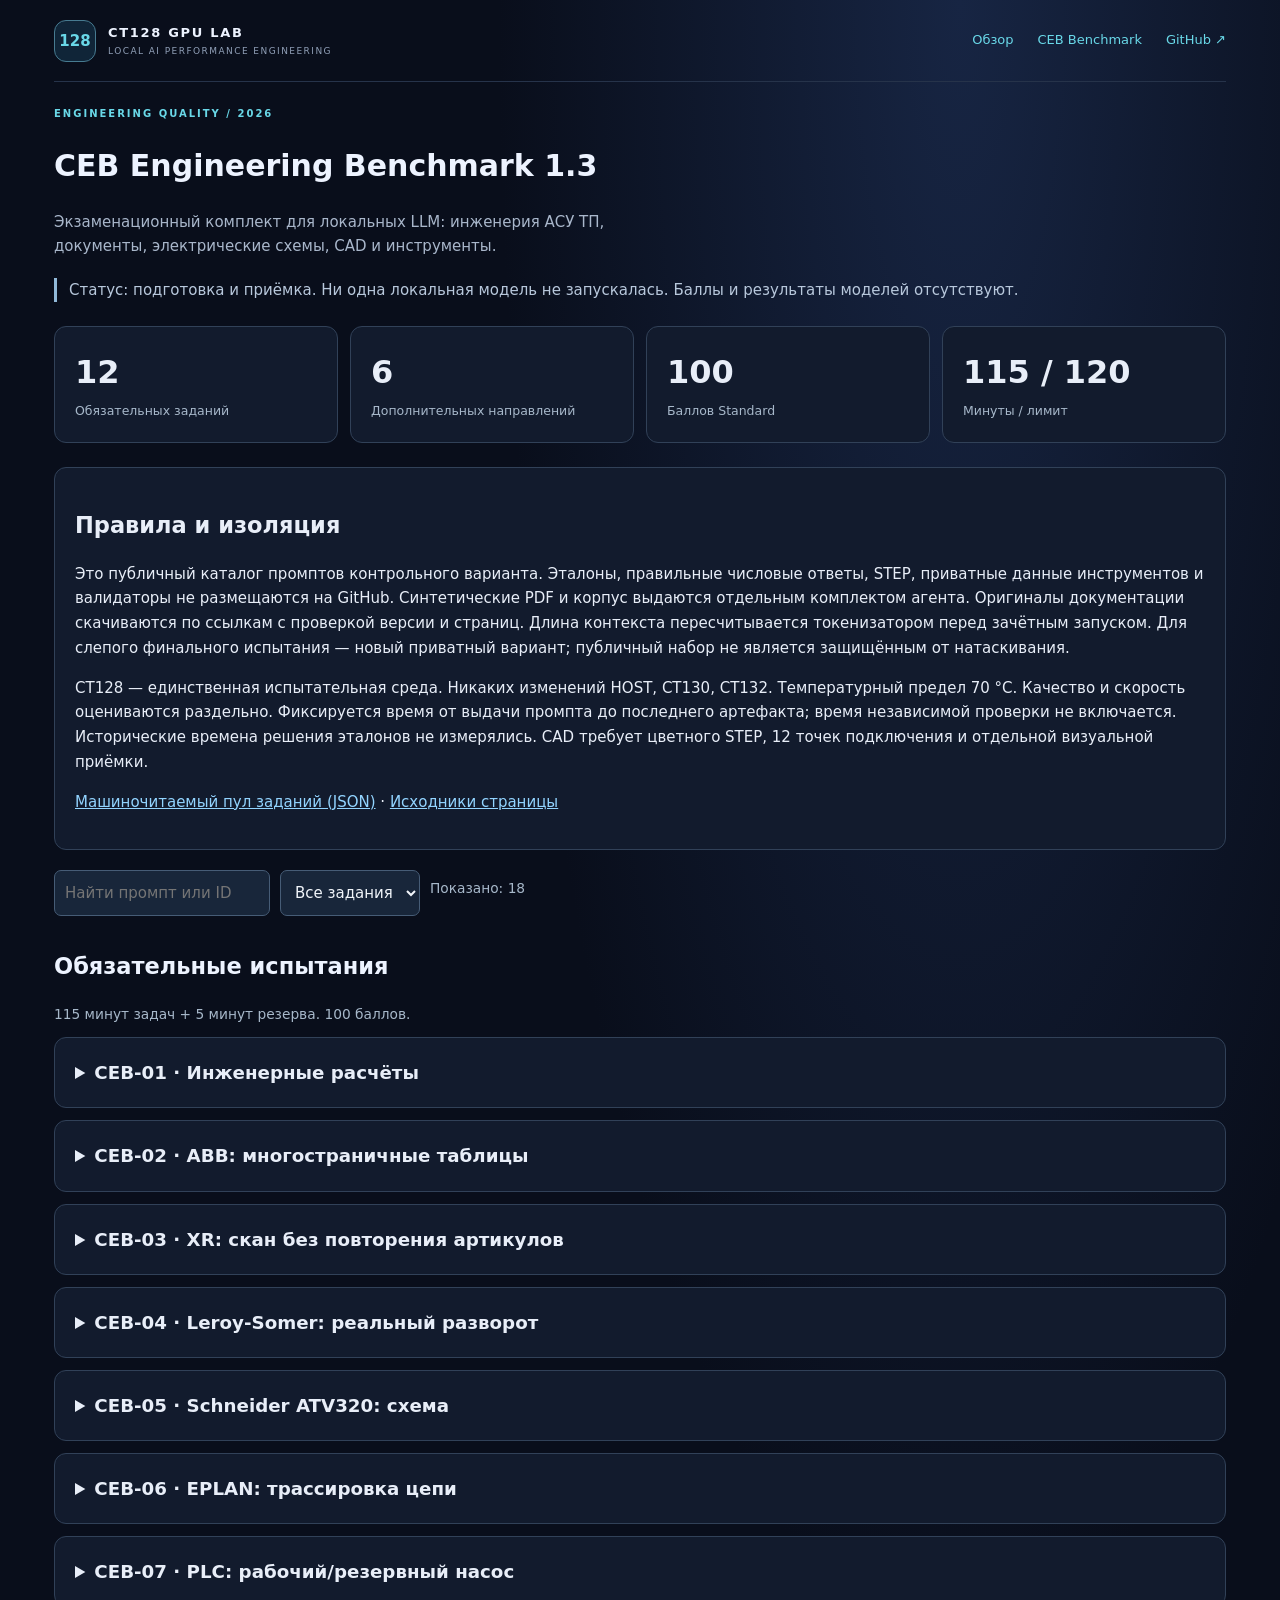
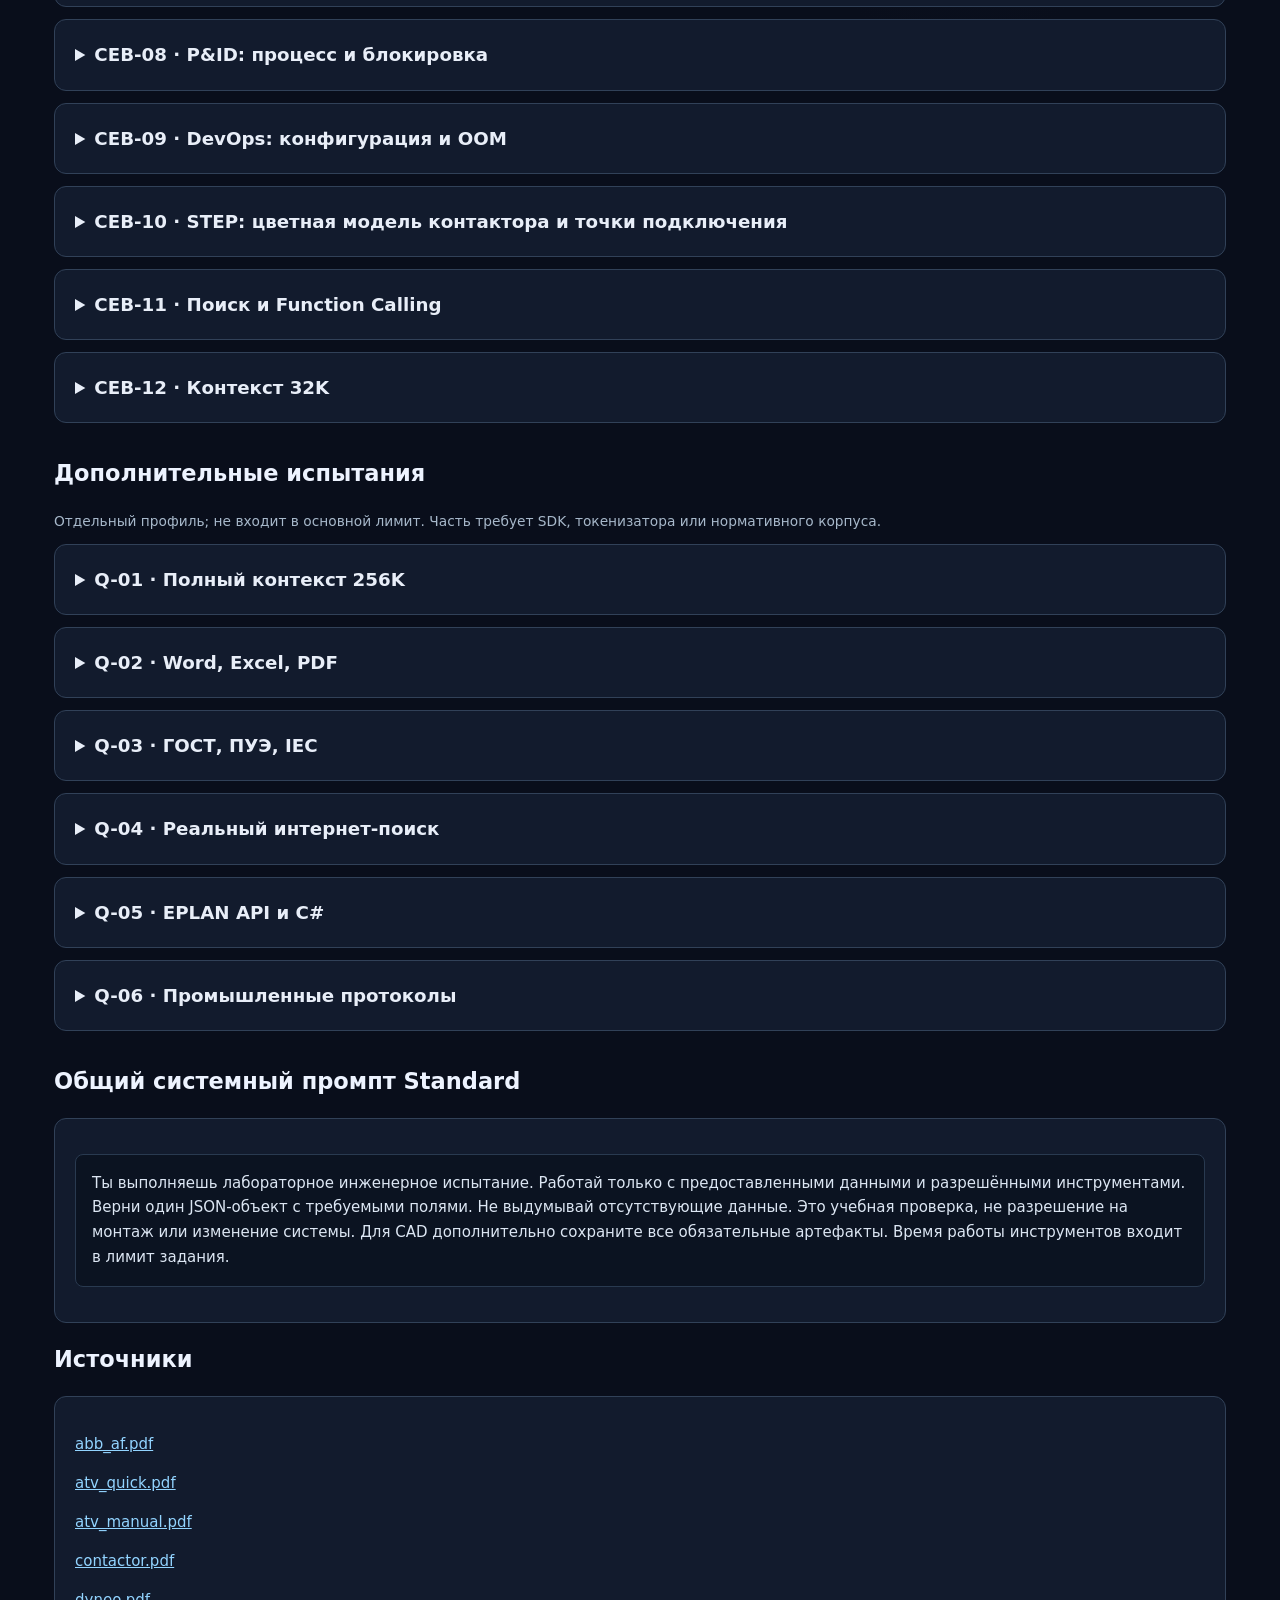
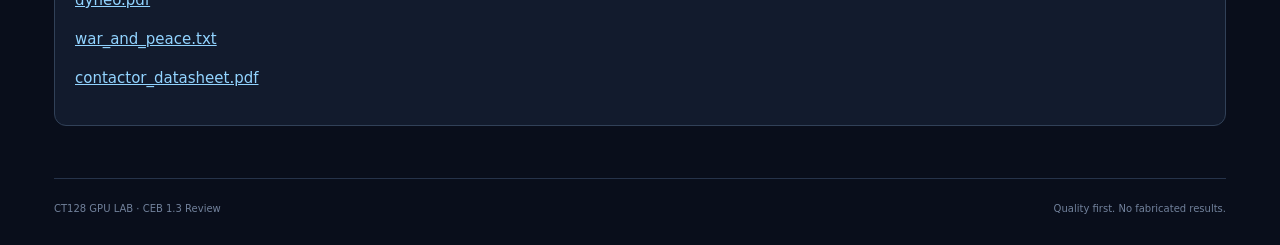
==== docs/ceb/index.html @ 52457cdb "Update CEB page to 1.3 review and timing protocol" ====
<!doctype html>
<html lang="ru"><head><meta charset="utf-8"><meta name="viewport" content="width=device-width,initial-scale=1"><meta name="theme-color" content="#0b1020"><title>CEB 1.3 — CT128 GPU LAB</title><link rel="stylesheet" href="../assets/style.css"><style>
.ceb-wrap{max-width:1250px;margin:0 auto;padding:24px 0 40px}.ceb-stat{display:grid;grid-template-columns:repeat(auto-fit,minmax(150px,1fr));gap:12px;margin:24px 0}.ceb-stat article,.ceb-task,.ceb-intro{padding:20px;border:1px solid #314158;border-radius:12px;background:#121b2d;color:#e8eef8}.ceb-stat strong{font-size:2rem;display:block}.ceb-stat small,.ceb-meta{color:#a7b8ca}.ceb-tools{display:flex;flex-wrap:wrap;gap:10px;margin:20px 0}.ceb-tools input,.ceb-tools select,.ceb-task button{border:1px solid #465c76;border-radius:7px;background:#18263a;color:#f1f5fa;padding:10px;font:inherit}.ceb-task{margin:12px 0}.ceb-task summary{cursor:pointer;list-style-position:inside;font-size:1.14rem;font-weight:650}.ceb-meta{font-size:.86rem;margin:7px 0}.ceb-task pre{white-space:pre-wrap;overflow-wrap:anywhere;background:#0b1321;border:1px solid #293a50;border-radius:8px;padding:16px;color:#dce6f3;font:inherit;line-height:1.65}.ceb-task a,.ceb-intro a{color:#92d4ff}.ceb-task button{cursor:pointer;margin-bottom:8px}.ceb-task h4{margin:12px 0 6px;color:#9fb8cf}.ceb-intro p{line-height:1.65}.ceb-section{margin-top:32px}.ceb-note{border-left:3px solid #91b9d9;padding-left:12px;color:#b8c8dc}.ceb-task[hidden]{display:none}
</style></head><body><div class="shell"><header class="topbar"><a class="brand" href="../index.html"><span class="brand-mark">128</span><span><strong>CT128 GPU LAB</strong><small>LOCAL AI PERFORMANCE ENGINEERING</small></span></a><nav><a href="../index.html">Обзор</a><a class="active" href="./index.html">CEB Benchmark</a><a href="https://github.com/ZVP-asuai/LLM-Test">GitHub ↗</a></nav></header><main class="ceb-wrap">
<p class="eyebrow">ENGINEERING QUALITY / 2026</p><h1>CEB Engineering Benchmark 1.3</h1><p class="hero-copy">Экзаменационный комплект для локальных LLM: инженерия АСУ ТП, документы, электрические схемы, CAD и инструменты.</p><p class="ceb-note">Статус: подготовка и приёмка. Ни одна локальная модель не запускалась. Баллы и результаты моделей отсутствуют.</p>
<div class="ceb-stat"><article><strong>12</strong><small>Обязательных заданий</small></article><article><strong>6</strong><small>Дополнительных направлений</small></article><article><strong>100</strong><small>Баллов Standard</small></article><article><strong>115 / 120</strong><small>Минуты / лимит</small></article></div>
<div class="ceb-intro"><h2>Правила и изоляция</h2><p>Это публичный каталог промптов контрольного варианта. Эталоны, правильные числовые ответы, STEP, приватные данные инструментов и валидаторы не размещаются на GitHub. Синтетические PDF и корпус выдаются отдельным комплектом агента. Оригиналы документации скачиваются по ссылкам с проверкой версии и страниц. Длина контекста пересчитывается токенизатором перед зачётным запуском. Для слепого финального испытания — новый приватный вариант; публичный набор не является защищённым от натаскивания.</p><p>CT128 — единственная испытательная среда. Никаких изменений HOST, CT130, CT132. Температурный предел 70 °C. Качество и скорость оцениваются раздельно. Фиксируется время от выдачи промпта до последнего артефакта; время независимой проверки не включается. Исторические времена решения эталонов не измерялись. CAD требует цветного STEP, 12 точек подключения и отдельной визуальной приёмки.</p><p><a href="./tasks.json">Машиночитаемый пул заданий (JSON)</a> · <a href="https://github.com/ZVP-asuai/LLM-Test/tree/main/docs/ceb">Исходники страницы</a></p></div>
<div class="ceb-tools"><input id="search" type="search" placeholder="Найти промпт или ID" aria-label="Поиск"><select id="mode" aria-label="Профиль"><option value="all">Все задания</option><option value="standard">Standard</option><option value="qualification">Qualification</option></select><span id="count" class="ceb-meta"></span></div>
<section class="ceb-section" id="standard"><h2>Обязательные испытания</h2><p class="ceb-meta">115 минут задач + 5 минут резерва. 100 баллов.</p><div id="standard-list"></div></section>
<section class="ceb-section" id="qualification"><h2>Дополнительные испытания</h2><p class="ceb-meta">Отдельный профиль; не входит в основной лимит. Часть требует SDK, токенизатора или нормативного корпуса.</p><div id="qualification-list"></div></section>
<section class="ceb-section"><h2>Общий системный промпт Standard</h2><div class="ceb-task"><pre id="system-prompt"></pre></div><h2>Источники</h2><div class="ceb-task" id="sources"></div></section>
</main><footer><span>CT128 GPU LAB · CEB 1.3 Review</span><span>Quality first. No fabricated results.</span></footer></div>
<script>
const el=(tag,text,cls)=>{const n=document.createElement(tag);if(text!==undefined)n.textContent=text;if(cls)n.className=cls;return n};let data;function make(t,kind,i){let d=el('details',undefined,'ceb-task');d.dataset.search=(t.id+' '+t.title+' '+t.prompt).toLowerCase();d.append(el('summary',(kind==='standard'?'CEB-'+String(i+1).padStart(2,'0'):'Q-'+String(i+1).padStart(2,'0'))+' · '+t.title));d.append(el('p',t.id+' · '+(kind==='standard'?t.weight+' баллов · '+t.seconds/60+' мин':t.status),'ceb-meta'));d.append(el('h4','Промпт'));d.append(el('pre',t.prompt));let b=el('button','Копировать промпт');b.type='button';b.onclick=async()=>{try{await navigator.clipboard.writeText(t.prompt);b.textContent='Скопировано'}catch{b.textContent='Выделите и скопируйте текст'}};d.append(b,el('h4','Что должно быть на выходе'),el('p',t.output));if(t.acceptance){d.append(el('h4','Критерии приёмки'),el('p',t.acceptance))}if(t.input_files?.length){d.append(el('h4','Входные материалы'));for(let f of t.input_files){let p=el('p',f),key=f.split(':')[0];if(data.sources[key]){let a=el('a',' Оригинал');a.href=data.sources[key];a.target='_blank';a.rel='noopener noreferrer';p.append(a)}d.append(p)}}return d}
function filter(){let q=document.getElementById('search').value.toLowerCase(),mode=document.getElementById('mode').value,n=0;for(let k of ['standard','qualification']){let s=document.getElementById(k);s.hidden=mode!=='all'&&mode!==k;for(let d of s.querySelectorAll('details')){d.hidden=!!q&&!d.dataset.search.includes(q);if(!s.hidden&&!d.hidden)n++}}document.getElementById('count').textContent='Показано: '+n}
fetch('./tasks.json').then(r=>{if(!r.ok)throw Error(r.status);return r.json()}).then(x=>{data=x;for(let k of ['standard','qualification'])data[k].forEach((t,i)=>document.getElementById(k+'-list').append(make(t,k,i)));document.getElementById('system-prompt').textContent=data.system;for(let [name,url] of Object.entries(data.sources)){let p=el('p'),a=el('a',name);a.href=url;a.target='_blank';a.rel='noopener noreferrer';p.append(a);document.getElementById('sources').append(p)}filter()}).catch(e=>document.getElementById('standard-list').textContent='Не удалось загрузить tasks.json: '+e.message);document.getElementById('search').addEventListener('input',filter);document.getElementById('mode').addEventListener('change',filter);
</script></body></html>
---- docs/assets/style.css ----
:root{color-scheme:dark;--bg:#090e1b;--line:#26334a;--text:#edf3ff;--muted:#91a0b8;--cyan:#69d8e8;--blue:#7899ff;--green:#7bd6ad;--radius:18px}*{box-sizing:border-box}body{margin:0;background:radial-gradient(ellipse at 75% 0%,#172543 0,transparent 34%),var(--bg);color:var(--text);font:15px/1.6 Inter,system-ui,sans-serif}.shell{max-width:1240px;margin:auto;padding:0 34px}.topbar{height:82px;display:flex;align-items:center;justify-content:space-between;border-bottom:1px solid var(--line)}.brand{display:flex;align-items:center;gap:12px;color:var(--text);text-decoration:none}.brand-mark{display:grid;place-items:center;width:42px;height:42px;border:1px solid #477b91;border-radius:12px;color:var(--cyan);font-weight:800;background:#102538}.brand strong{display:block;font-size:13px;letter-spacing:.13em}.brand small{display:block;color:var(--muted);font-size:9px;letter-spacing:.16em}.topbar nav{display:flex;gap:24px}.topbar nav a,.text-link{color:var(--cyan);text-decoration:none;font-size:13px}.hero{min-height:320px;display:flex;align-items:center;justify-content:space-between;padding:45px 5%;border-bottom:1px solid var(--line)}.eyebrow{font-size:10px;letter-spacing:.2em;color:var(--cyan);font-weight:700;margin:0 0 13px}.hero h1{font-size:clamp(38px,5vw,62px);line-height:1.05;letter-spacing:-.055em;margin:0}.hero h1 span{color:#8ea9ff}.hero-copy{max-width:600px;color:#a9b7cb;margin:20px 0}.hero-meta{display:flex;gap:12px;color:var(--muted);font-size:12px}.status-dot{width:8px;height:8px;border-radius:50%;background:var(--green);box-shadow:0 0 14px var(--green)}.hero-orbit{position:relative;width:230px;height:200px;flex:none}.orbit{position:absolute;border:1px solid #38516e;border-radius:50%}.orbit-a{width:220px;height:110px;top:45px;left:0;transform:rotate(-25deg)}.orbit-b{width:160px;height:190px;top:0;left:30px;transform:rotate(42deg)}.core{position:absolute;top:65px;left:77px;width:76px;height:76px;border-radius:24px;display:grid;place-content:center;text-align:center;background:#1b3859;border:1px solid #4c8ba4;color:var(--cyan);font-weight:800;box-shadow:0 0 40px #367b9950}.node{position:absolute;width:9px;height:9px;border-radius:50%;background:var(--cyan)}.node-a{top:45px;left:25px}.node-b{top:145px;right:10px;background:var(--blue)}.node-c{top:15px;right:60px;background:var(--green)}.section-head{display:flex;justify-content:space-between;align-items:end;margin:40px 0 18px}.section-head h2{font-size:23px;margin:0}.muted{font-size:12px;color:var(--muted)}.stat-grid{display:grid;grid-template-columns:repeat(4,1fr);gap:14px}.stat-card,.info-panel,.hardware-card,.latest-panel{background:linear-gradient(145deg,#131e31,#0f1727);border:1px solid var(--line);border-radius:var(--radius)}.stat-card{padding:20px}.stat-label{display:block;color:var(--muted);font-size:12px}.stat-card strong{display:block;font-size:34px;margin:6px 0}.stat-card small{color:#75859f;font-size:11px}.hardware-grid{display:grid;grid-template-columns:repeat(3,1fr);gap:14px}.hardware-card{padding:18px}.hardware-card h3{margin:0 0 4px;font-size:16px}.hardware-card p{margin:0;color:var(--muted);font-size:12px}.hardware-meta{display:flex;justify-content:space-between;border-top:1px solid var(--line);margin-top:14px;padding-top:12px;font-size:11px}.pill{display:inline-flex;padding:3px 9px;border-radius:30px;border:1px solid #355b68;color:var(--cyan);font-size:10px}.latest-panel{padding:22px;display:grid;grid-template-columns:1.2fr 1fr;gap:25px}.latest-title{font-size:18px;margin:0}.latest-sub{font-size:12px;color:var(--muted)}.metric-grid{display:grid;grid-template-columns:repeat(2,1fr);gap:10px}.metric{padding:12px;background:#0b1322;border:1px solid #202d42;border-radius:12px}.metric span{display:block;color:var(--muted);font-size:10px}.metric strong{font-size:22px}.metric em{font-size:10px;color:#8b9bb3;font-style:normal}.notice{margin-top:14px;padding:11px;background:#33281770;border:1px solid #725a35;color:#e5c88d;border-radius:10px;font-size:11px}.bars{display:flex;flex-direction:column;justify-content:center;gap:18px}.bar-row{display:grid;grid-template-columns:70px 1fr 65px;gap:10px;align-items:center;font-size:11px;color:var(--muted)}.bar-track{height:9px;background:#202b40;border-radius:20px;overflow:hidden}.bar-fill{height:100%;background:linear-gradient(90deg,#4e9caf,#7b9bff)}.bar-value{text-align:right;color:var(--text)}.table-wrap{overflow-x:auto;margin-top:15px;border:1px solid var(--line);border-radius:var(--radius);background:#0e1625}table{width:100%;border-collapse:collapse;min-width:760px}th,td{text-align:left;padding:14px;border-bottom:1px solid #202c40;font-size:12px}th{color:#8293ad;font-size:10px;text-transform:uppercase}td a{color:var(--cyan);text-decoration:none}.bottom-grid{display:grid;grid-template-columns:1fr 1fr;gap:14px;margin:34px 0}.info-panel{padding:22px}.info-panel h3{margin:0 0 8px}.info-panel p:not(.eyebrow){font-size:12px;color:var(--muted)}footer{display:flex;justify-content:space-between;gap:15px;border-top:1px solid var(--line);padding:22px 0 28px;color:#71819b;font-size:10px}footer a{color:var(--cyan);text-decoration:none}@media(max-width:800px){.shell{padding:0 18px}.topbar{height:auto;padding:16px 0;gap:16px;align-items:flex-start;flex-direction:column}.hero-orbit{transform:scale(.7);transform-origin:right center;width:160px}.stat-grid{grid-template-columns:repeat(2,1fr)}.hardware-grid{grid-template-columns:repeat(2,1fr)}.latest-panel{grid-template-columns:1fr}.bottom-grid{grid-template-columns:1fr}}@media(max-width:520px){.hero-orbit{display:none}.stat-grid,.hardware-grid{grid-template-columns:1fr}.section-head{align-items:flex-start;flex-direction:column}footer{flex-direction:column}}
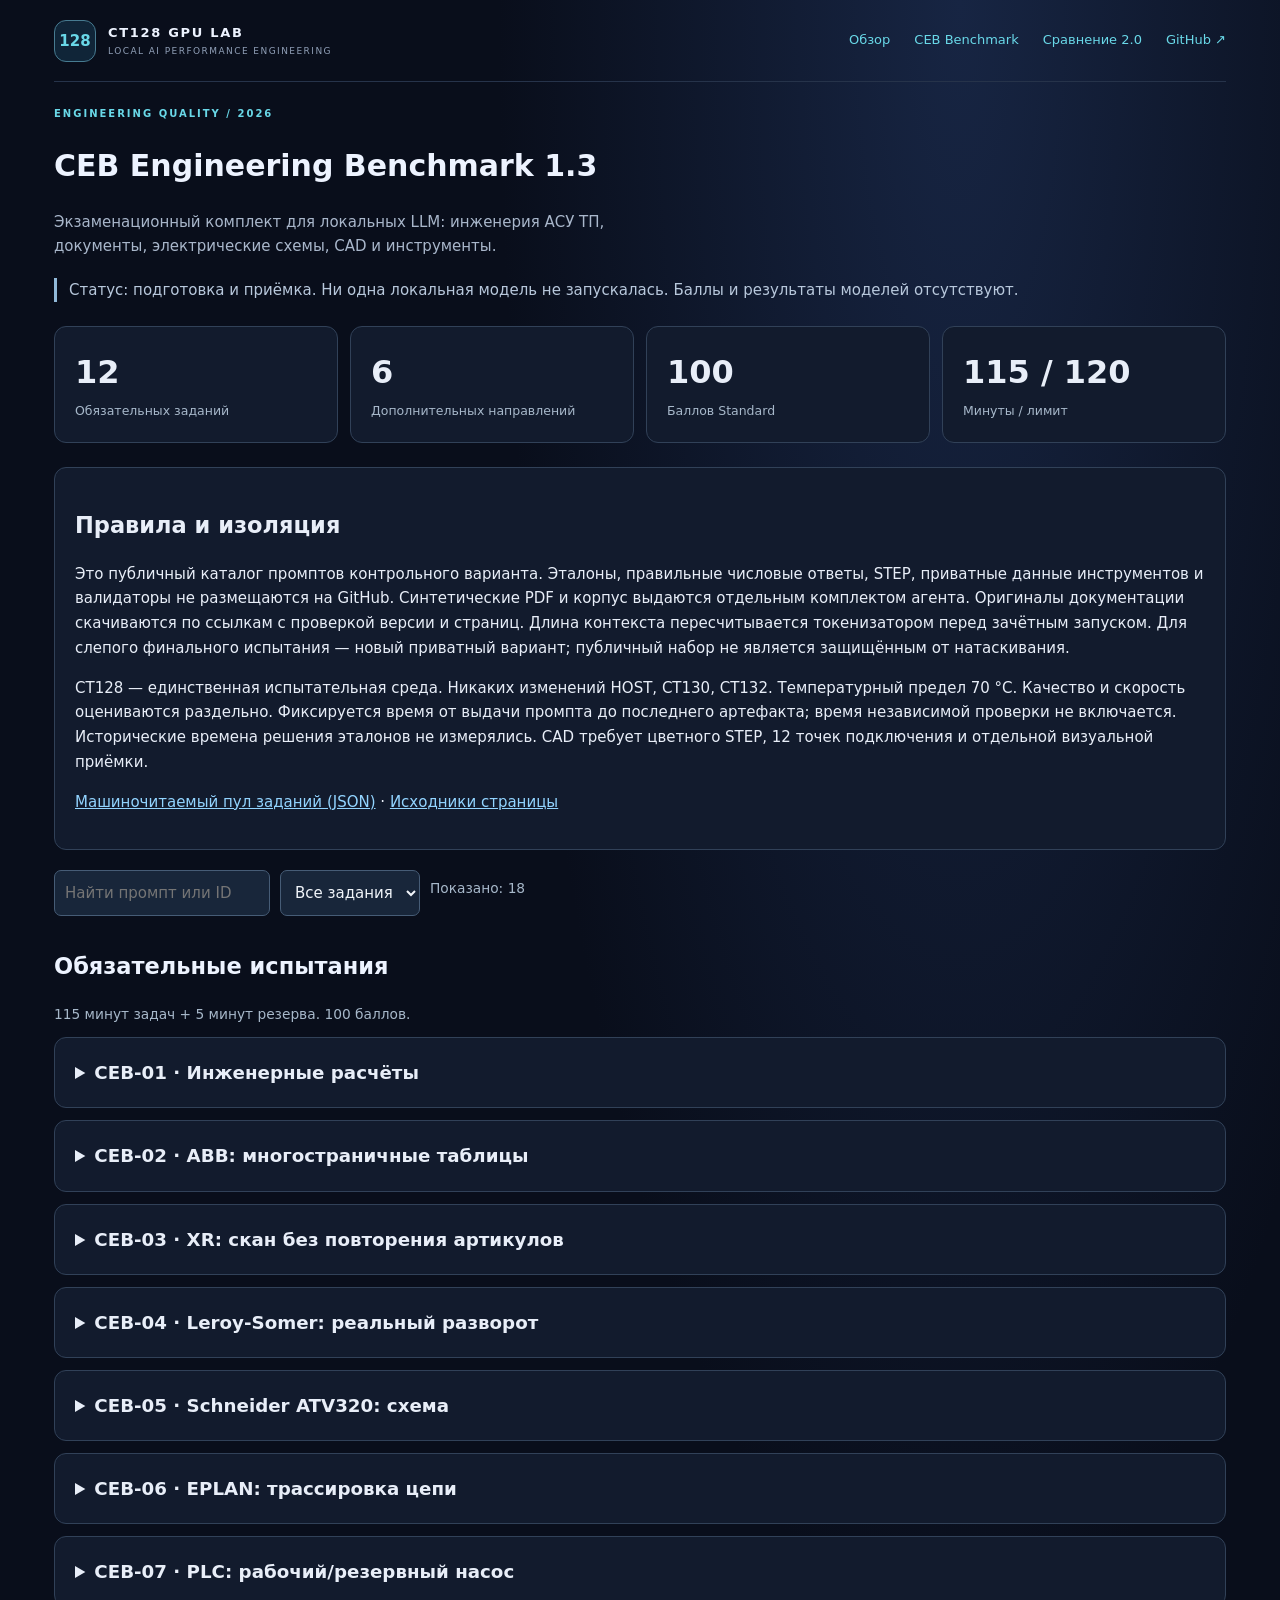
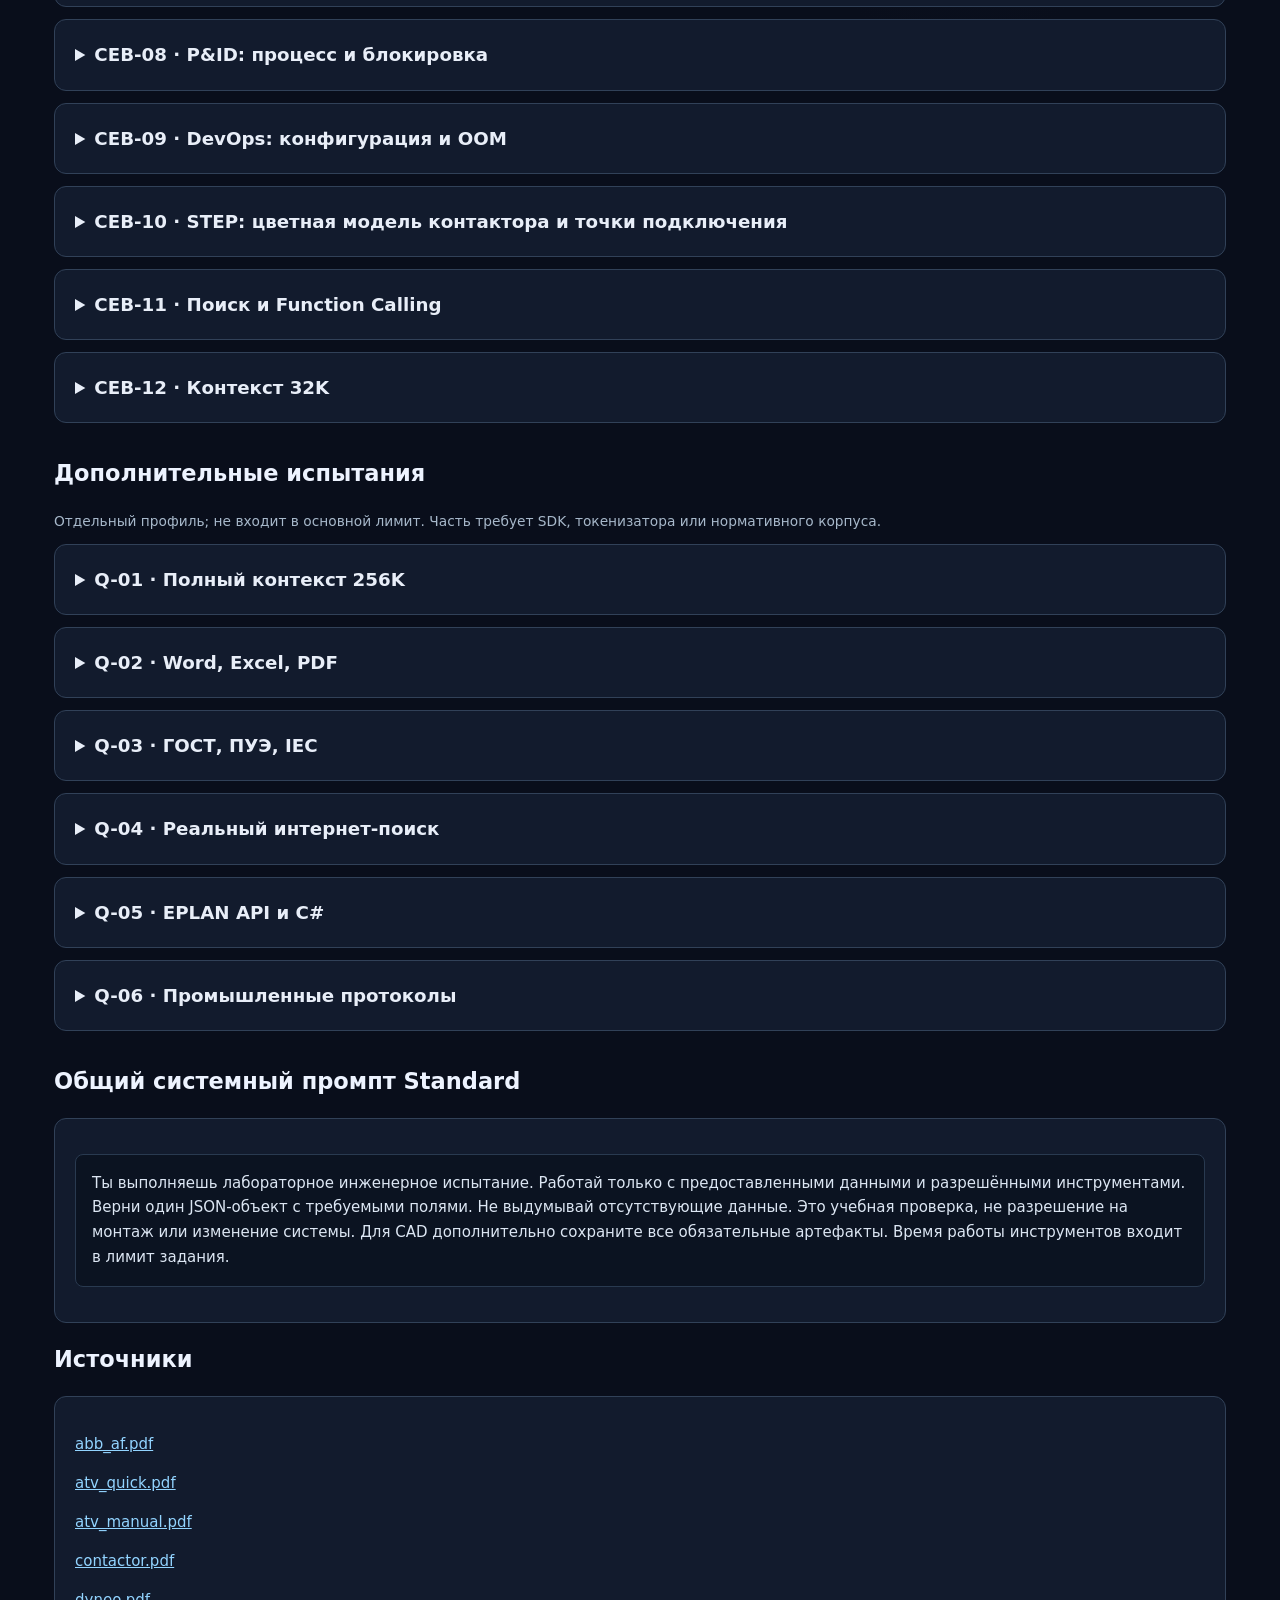
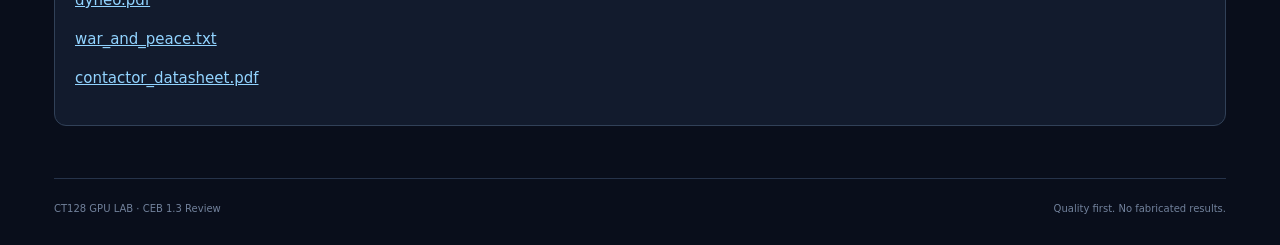
==== commit 35f0ac9c: "Link CEB 2.0 comparison registry from benchmark page" ====
--- a/docs/ceb/index.html
+++ b/docs/ceb/index.html
@@ -1,7 +1,7 @@
 <!doctype html>
 <html lang="ru"><head><meta charset="utf-8"><meta name="viewport" content="width=device-width,initial-scale=1"><meta name="theme-color" content="#0b1020"><title>CEB 1.3 — CT128 GPU LAB</title><link rel="stylesheet" href="../assets/style.css"><style>
 .ceb-wrap{max-width:1250px;margin:0 auto;padding:24px 0 40px}.ceb-stat{display:grid;grid-template-columns:repeat(auto-fit,minmax(150px,1fr));gap:12px;margin:24px 0}.ceb-stat article,.ceb-task,.ceb-intro{padding:20px;border:1px solid #314158;border-radius:12px;background:#121b2d;color:#e8eef8}.ceb-stat strong{font-size:2rem;display:block}.ceb-stat small,.ceb-meta{color:#a7b8ca}.ceb-tools{display:flex;flex-wrap:wrap;gap:10px;margin:20px 0}.ceb-tools input,.ceb-tools select,.ceb-task button{border:1px solid #465c76;border-radius:7px;background:#18263a;color:#f1f5fa;padding:10px;font:inherit}.ceb-task{margin:12px 0}.ceb-task summary{cursor:pointer;list-style-position:inside;font-size:1.14rem;font-weight:650}.ceb-meta{font-size:.86rem;margin:7px 0}.ceb-task pre{white-space:pre-wrap;overflow-wrap:anywhere;background:#0b1321;border:1px solid #293a50;border-radius:8px;padding:16px;color:#dce6f3;font:inherit;line-height:1.65}.ceb-task a,.ceb-intro a{color:#92d4ff}.ceb-task button{cursor:pointer;margin-bottom:8px}.ceb-task h4{margin:12px 0 6px;color:#9fb8cf}.ceb-intro p{line-height:1.65}.ceb-section{margin-top:32px}.ceb-note{border-left:3px solid #91b9d9;padding-left:12px;color:#b8c8dc}.ceb-task[hidden]{display:none}
-</style></head><body><div class="shell"><header class="topbar"><a class="brand" href="../index.html"><span class="brand-mark">128</span><span><strong>CT128 GPU LAB</strong><small>LOCAL AI PERFORMANCE ENGINEERING</small></span></a><nav><a href="../index.html">Обзор</a><a class="active" href="./index.html">CEB Benchmark</a><a href="https://github.com/ZVP-asuai/LLM-Test">GitHub ↗</a></nav></header><main class="ceb-wrap">
+</style></head><body><div class="shell"><header class="topbar"><a class="brand" href="../index.html"><span class="brand-mark">128</span><span><strong>CT128 GPU LAB</strong><small>LOCAL AI PERFORMANCE ENGINEERING</small></span></a><nav><a href="../index.html">Обзор</a><a class="active" href="./index.html">CEB Benchmark</a><a href="./v2/index.html">Сравнение 2.0</a><a href="https://github.com/ZVP-asuai/LLM-Test">GitHub ↗</a></nav></header><main class="ceb-wrap">
 <p class="eyebrow">ENGINEERING QUALITY / 2026</p><h1>CEB Engineering Benchmark 1.3</h1><p class="hero-copy">Экзаменационный комплект для локальных LLM: инженерия АСУ ТП, документы, электрические схемы, CAD и инструменты.</p><p class="ceb-note">Статус: подготовка и приёмка. Ни одна локальная модель не запускалась. Баллы и результаты моделей отсутствуют.</p>
 <div class="ceb-stat"><article><strong>12</strong><small>Обязательных заданий</small></article><article><strong>6</strong><small>Дополнительных направлений</small></article><article><strong>100</strong><small>Баллов Standard</small></article><article><strong>115 / 120</strong><small>Минуты / лимит</small></article></div>
 <div class="ceb-intro"><h2>Правила и изоляция</h2><p>Это публичный каталог промптов контрольного варианта. Эталоны, правильные числовые ответы, STEP, приватные данные инструментов и валидаторы не размещаются на GitHub. Синтетические PDF и корпус выдаются отдельным комплектом агента. Оригиналы документации скачиваются по ссылкам с проверкой версии и страниц. Длина контекста пересчитывается токенизатором перед зачётным запуском. Для слепого финального испытания — новый приватный вариант; публичный набор не является защищённым от натаскивания.</p><p>CT128 — единственная испытательная среда. Никаких изменений HOST, CT130, CT132. Температурный предел 70 °C. Качество и скорость оцениваются раздельно. Фиксируется время от выдачи промпта до последнего артефакта; время независимой проверки не включается. Исторические времена решения эталонов не измерялись. CAD требует цветного STEP, 12 точек подключения и отдельной визуальной приёмки.</p><p><a href="./tasks.json">Машиночитаемый пул заданий (JSON)</a> · <a href="https://github.com/ZVP-asuai/LLM-Test/tree/main/docs/ceb">Исходники страницы</a></p></div>
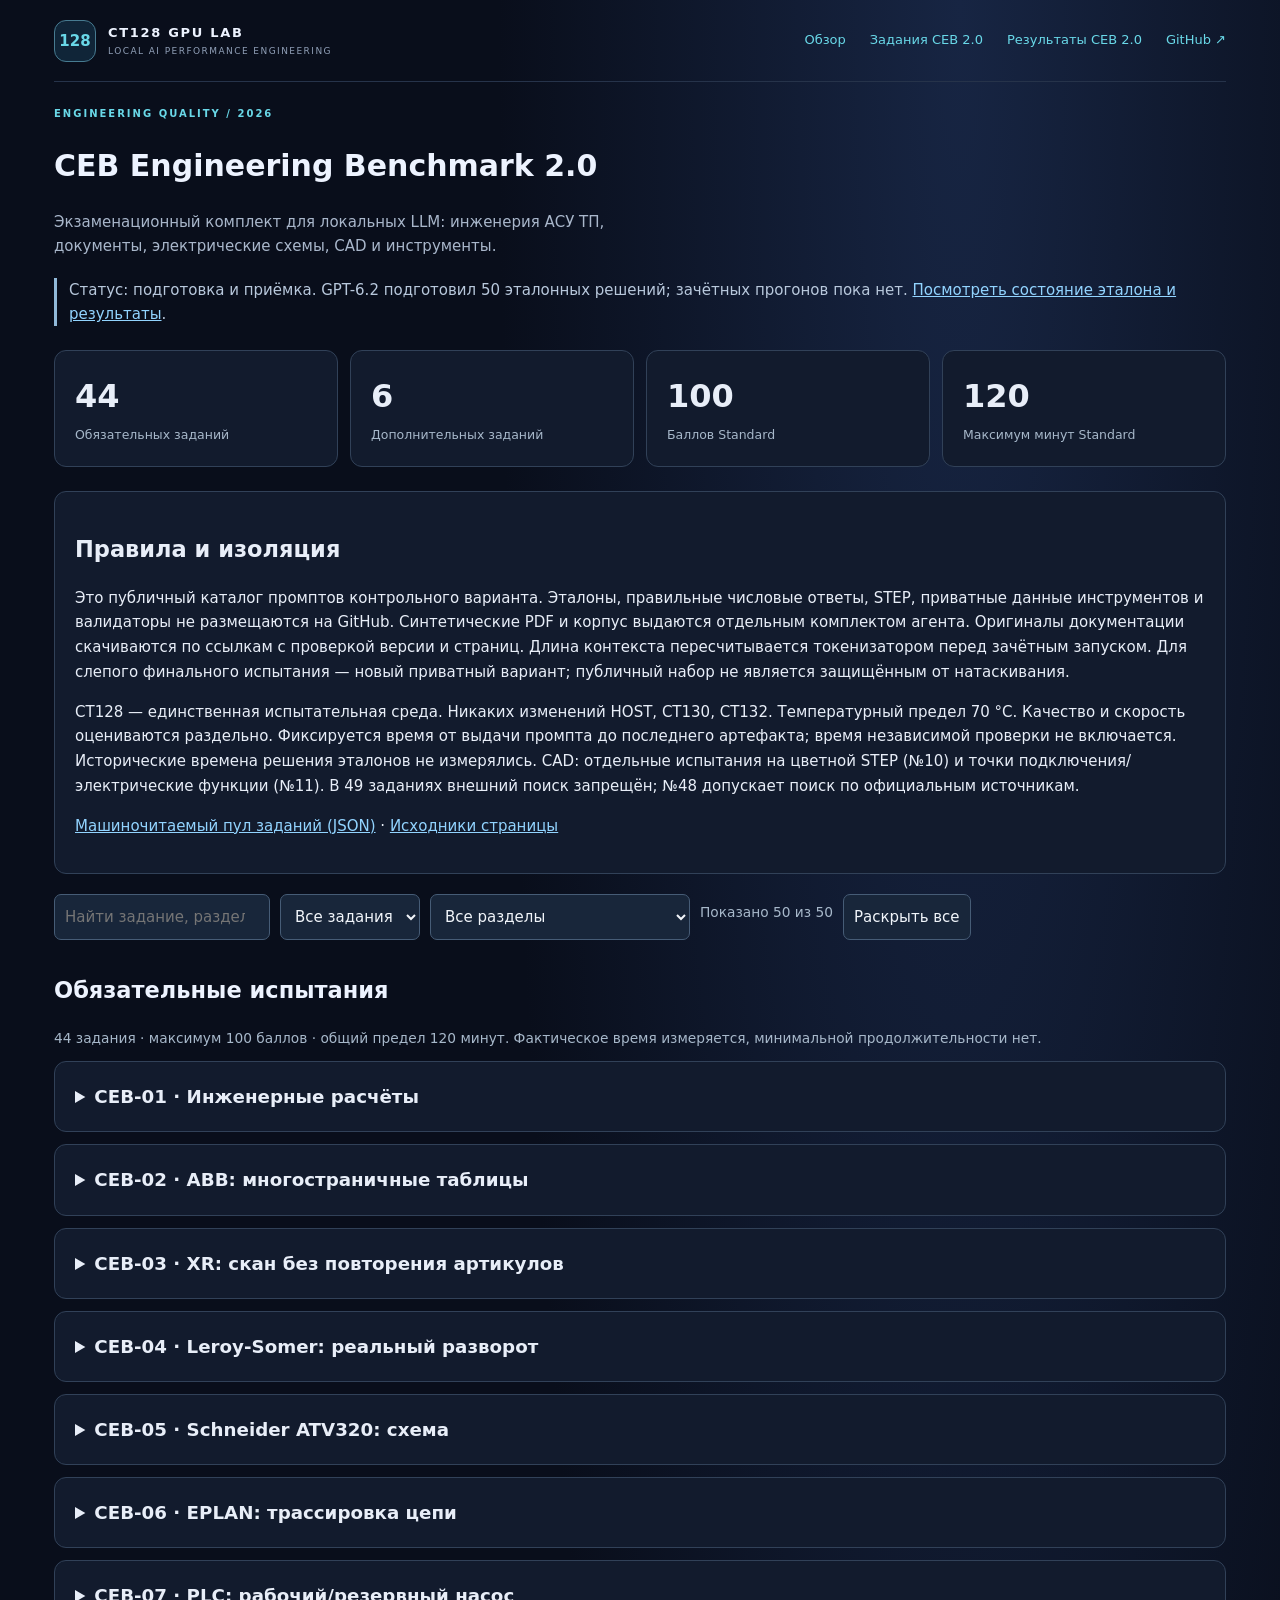
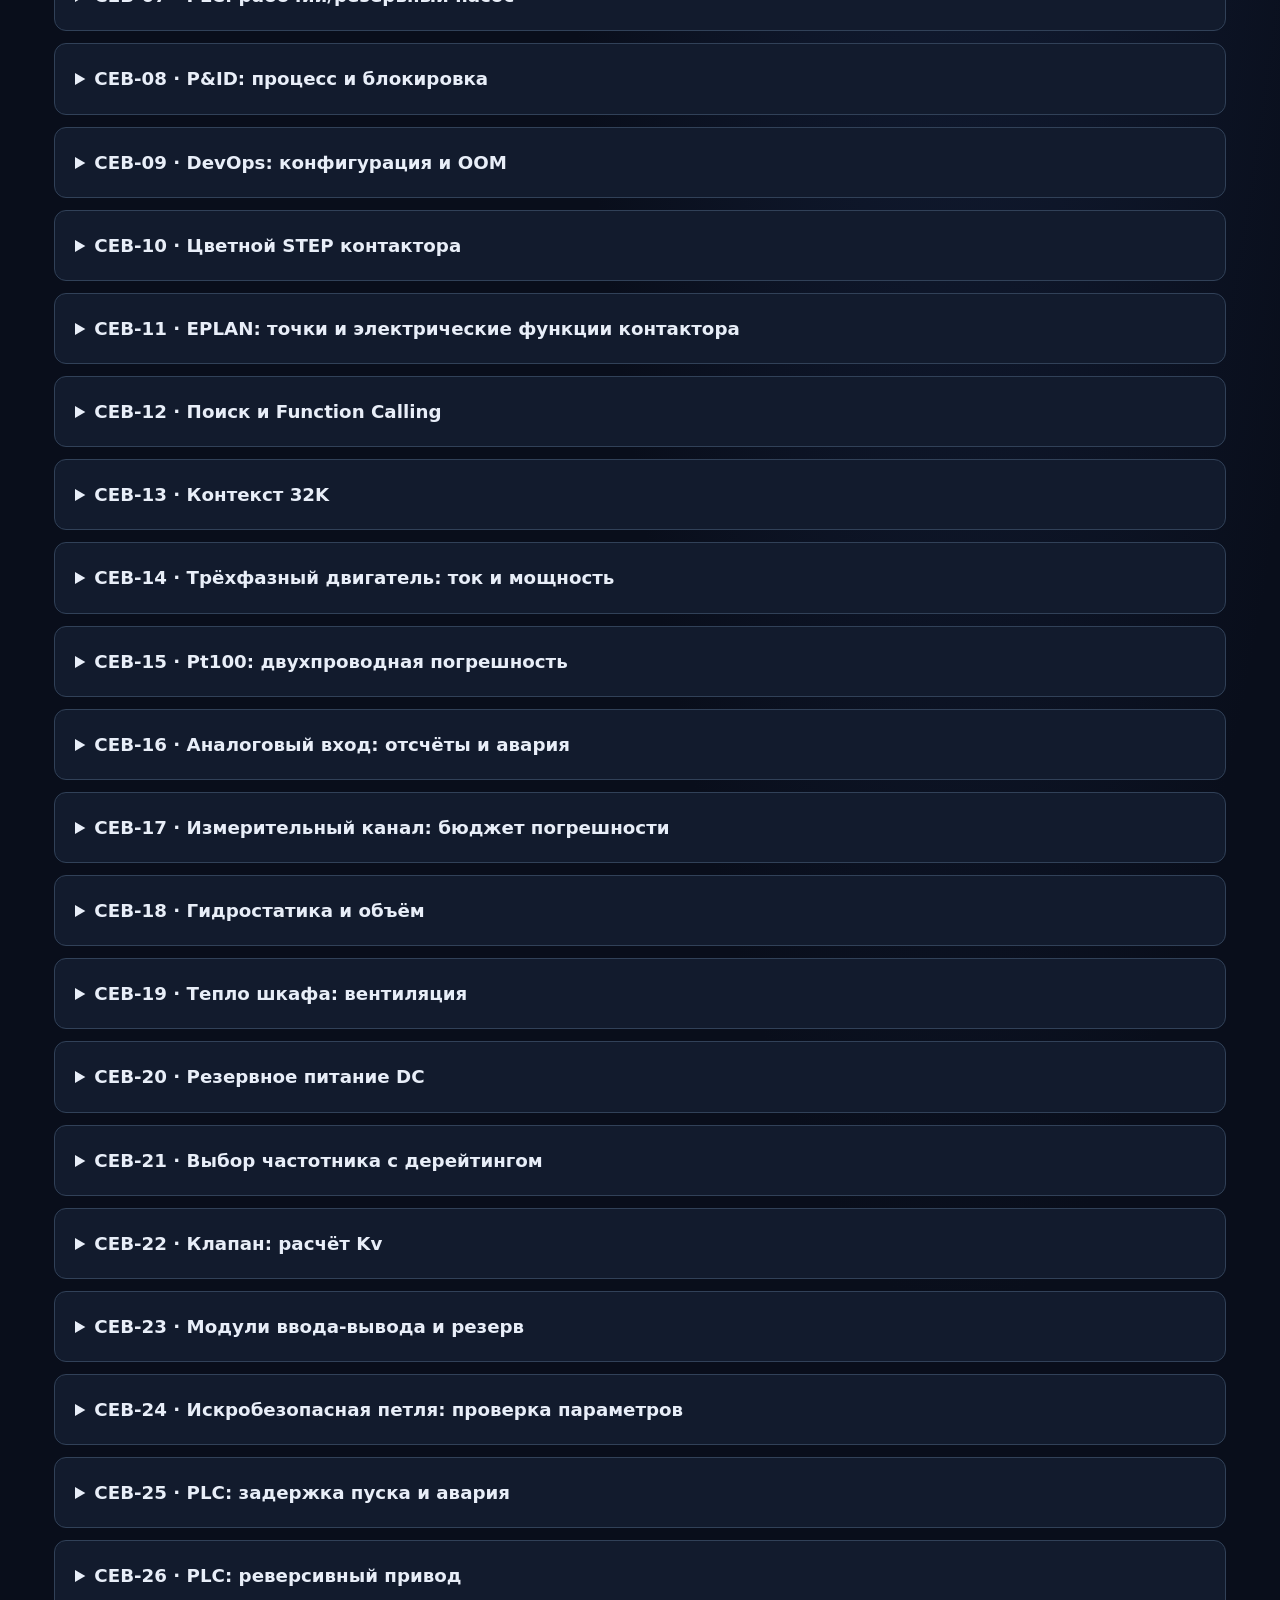
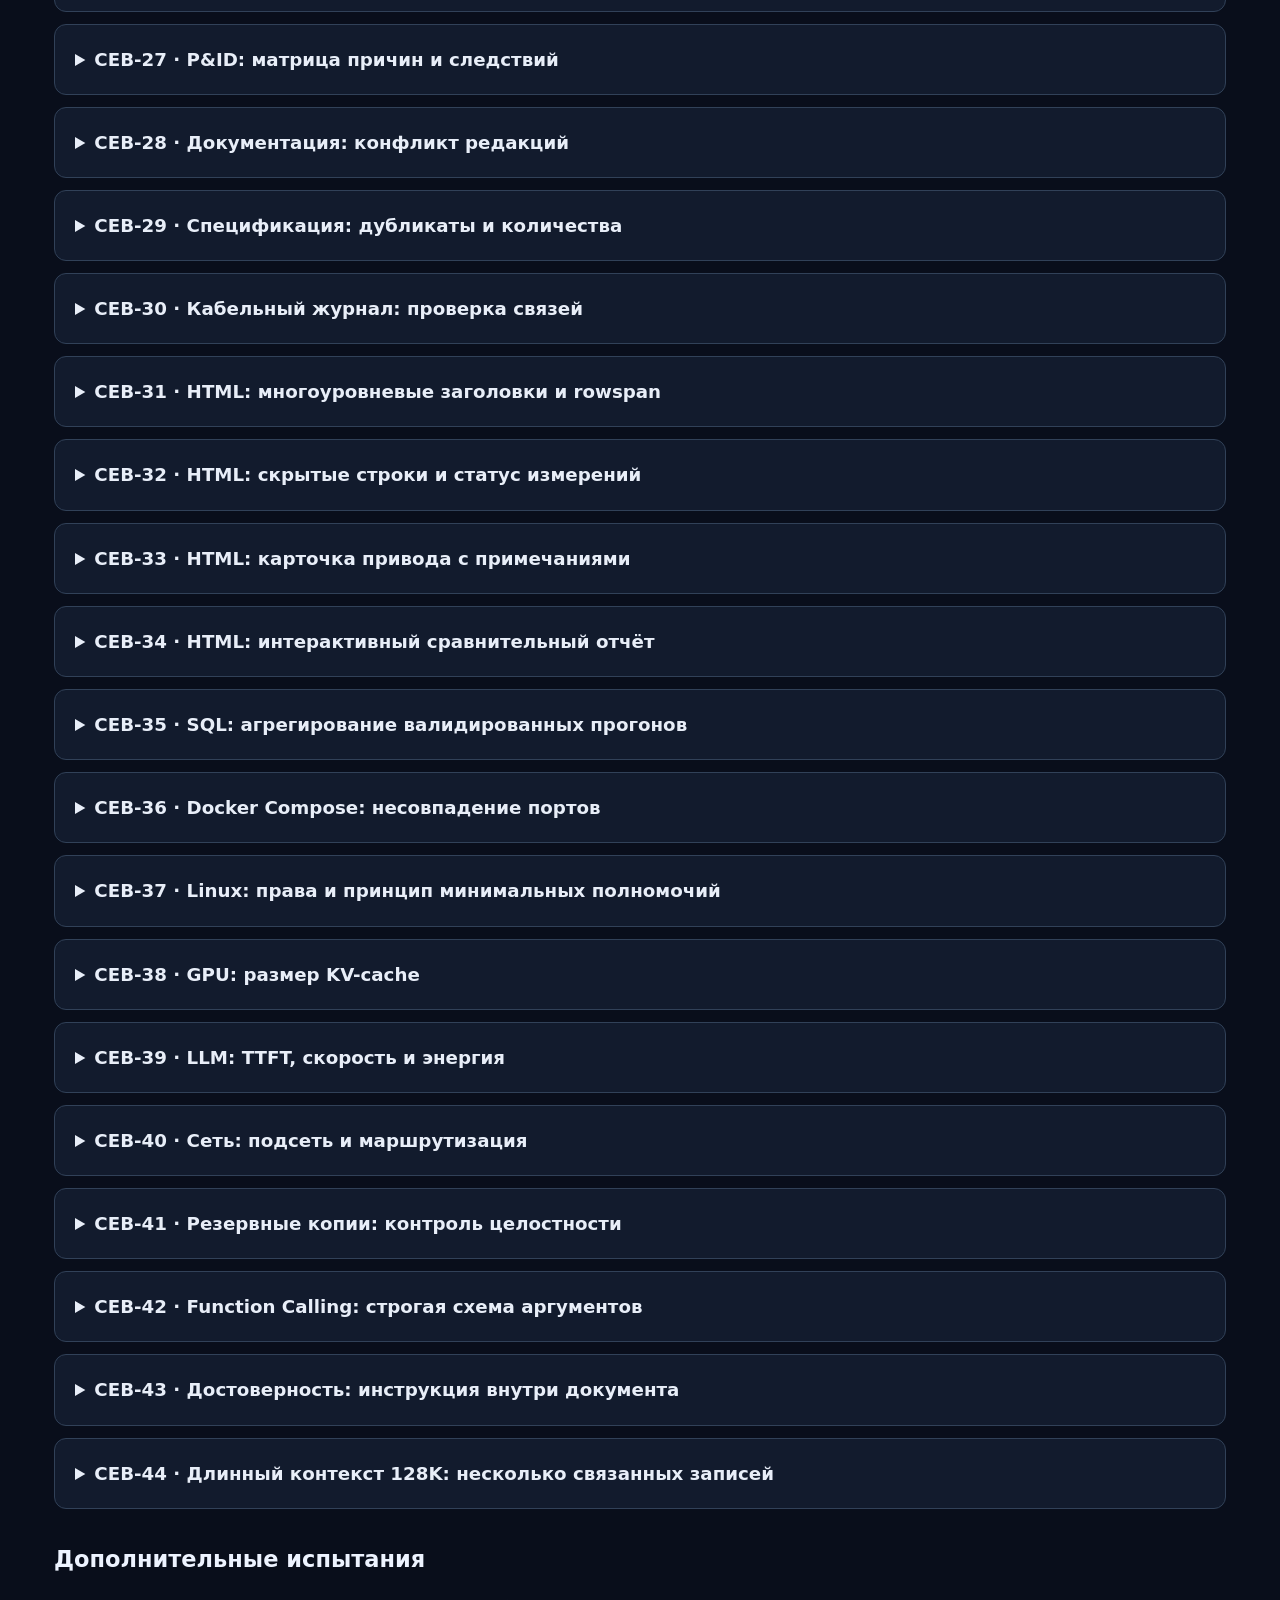
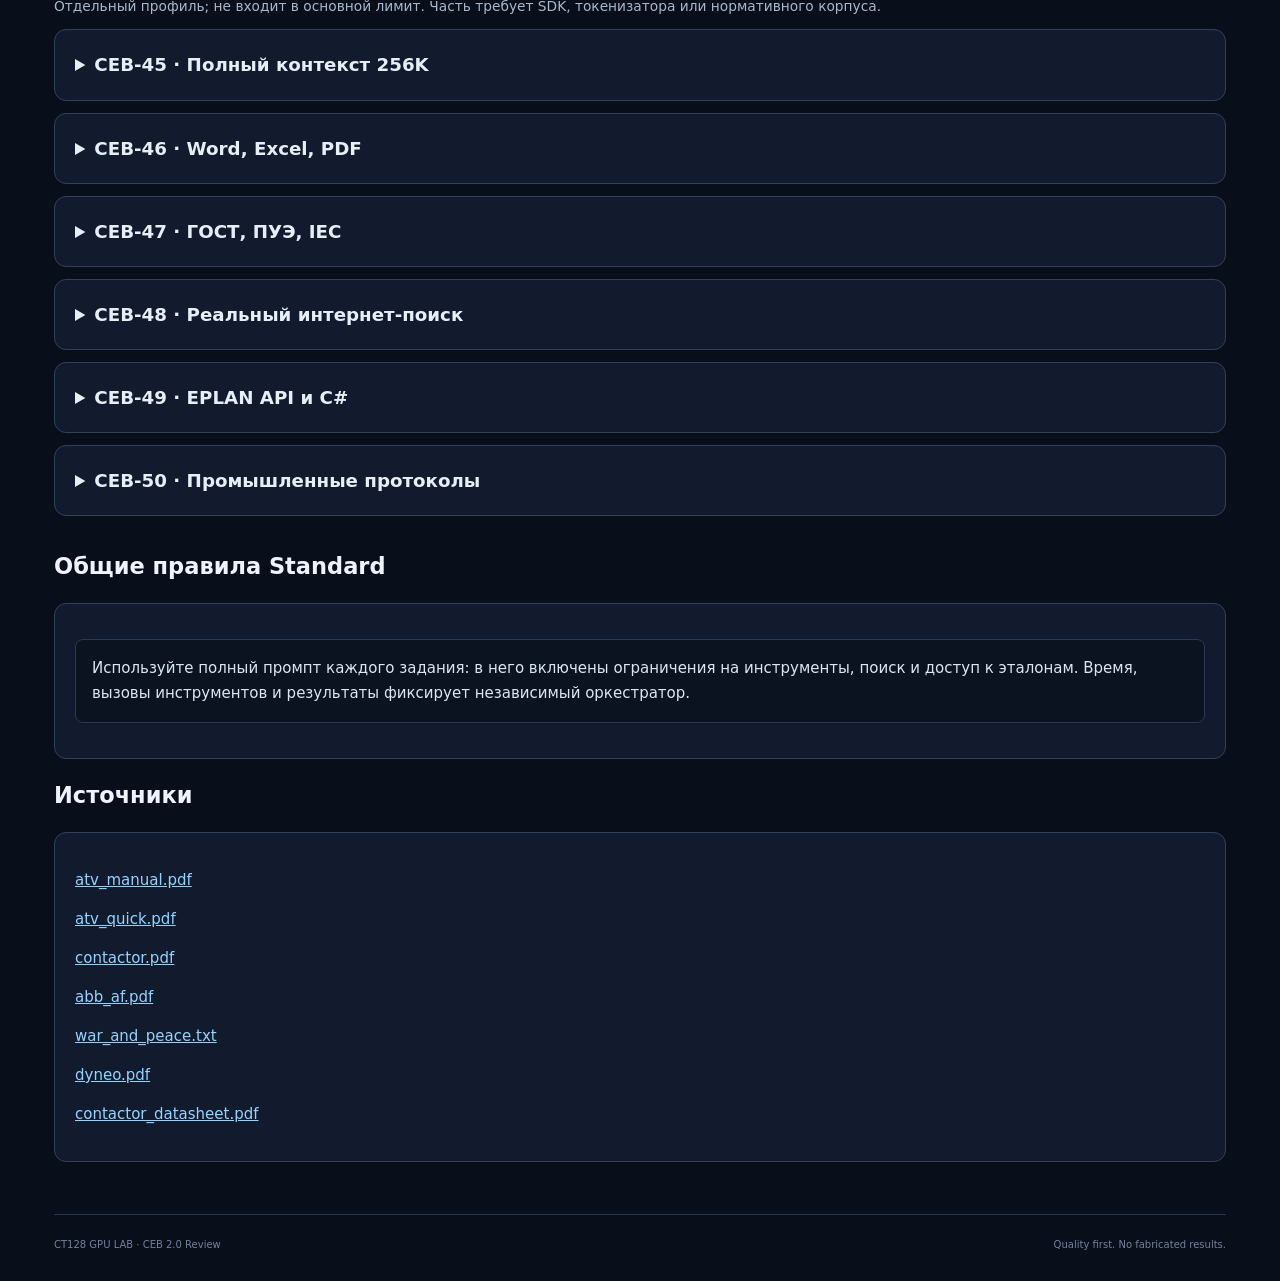
==== commit 23db8629: "Update task catalog to CEB 2.0: 50 original prompts" ====
--- a/docs/ceb/index.html
+++ b/docs/ceb/index.html
@@ -1,17 +1,18 @@
 <!doctype html>
-<html lang="ru"><head><meta charset="utf-8"><meta name="viewport" content="width=device-width,initial-scale=1"><meta name="theme-color" content="#0b1020"><title>CEB 1.3 — CT128 GPU LAB</title><link rel="stylesheet" href="../assets/style.css"><style>
+<html lang="ru"><head><meta charset="utf-8"><meta name="viewport" content="width=device-width,initial-scale=1"><meta name="theme-color" content="#0b1020"><title>CEB 2.0 — CT128 GPU LAB</title><link rel="stylesheet" href="../assets/style.css"><style>
 .ceb-wrap{max-width:1250px;margin:0 auto;padding:24px 0 40px}.ceb-stat{display:grid;grid-template-columns:repeat(auto-fit,minmax(150px,1fr));gap:12px;margin:24px 0}.ceb-stat article,.ceb-task,.ceb-intro{padding:20px;border:1px solid #314158;border-radius:12px;background:#121b2d;color:#e8eef8}.ceb-stat strong{font-size:2rem;display:block}.ceb-stat small,.ceb-meta{color:#a7b8ca}.ceb-tools{display:flex;flex-wrap:wrap;gap:10px;margin:20px 0}.ceb-tools input,.ceb-tools select,.ceb-task button{border:1px solid #465c76;border-radius:7px;background:#18263a;color:#f1f5fa;padding:10px;font:inherit}.ceb-task{margin:12px 0}.ceb-task summary{cursor:pointer;list-style-position:inside;font-size:1.14rem;font-weight:650}.ceb-meta{font-size:.86rem;margin:7px 0}.ceb-task pre{white-space:pre-wrap;overflow-wrap:anywhere;background:#0b1321;border:1px solid #293a50;border-radius:8px;padding:16px;color:#dce6f3;font:inherit;line-height:1.65}.ceb-task a,.ceb-intro a{color:#92d4ff}.ceb-task button{cursor:pointer;margin-bottom:8px}.ceb-task h4{margin:12px 0 6px;color:#9fb8cf}.ceb-intro p{line-height:1.65}.ceb-section{margin-top:32px}.ceb-note{border-left:3px solid #91b9d9;padding-left:12px;color:#b8c8dc}.ceb-task[hidden]{display:none}
-</style></head><body><div class="shell"><header class="topbar"><a class="brand" href="../index.html"><span class="brand-mark">128</span><span><strong>CT128 GPU LAB</strong><small>LOCAL AI PERFORMANCE ENGINEERING</small></span></a><nav><a href="../index.html">Обзор</a><a class="active" href="./index.html">CEB Benchmark</a><a href="./v2/index.html">Сравнение 2.0</a><a href="https://github.com/ZVP-asuai/LLM-Test">GitHub ↗</a></nav></header><main class="ceb-wrap">
-<p class="eyebrow">ENGINEERING QUALITY / 2026</p><h1>CEB Engineering Benchmark 1.3</h1><p class="hero-copy">Экзаменационный комплект для локальных LLM: инженерия АСУ ТП, документы, электрические схемы, CAD и инструменты.</p><p class="ceb-note">Статус: подготовка и приёмка. Ни одна локальная модель не запускалась. Баллы и результаты моделей отсутствуют.</p>
-<div class="ceb-stat"><article><strong>12</strong><small>Обязательных заданий</small></article><article><strong>6</strong><small>Дополнительных направлений</small></article><article><strong>100</strong><small>Баллов Standard</small></article><article><strong>115 / 120</strong><small>Минуты / лимит</small></article></div>
-<div class="ceb-intro"><h2>Правила и изоляция</h2><p>Это публичный каталог промптов контрольного варианта. Эталоны, правильные числовые ответы, STEP, приватные данные инструментов и валидаторы не размещаются на GitHub. Синтетические PDF и корпус выдаются отдельным комплектом агента. Оригиналы документации скачиваются по ссылкам с проверкой версии и страниц. Длина контекста пересчитывается токенизатором перед зачётным запуском. Для слепого финального испытания — новый приватный вариант; публичный набор не является защищённым от натаскивания.</p><p>CT128 — единственная испытательная среда. Никаких изменений HOST, CT130, CT132. Температурный предел 70 °C. Качество и скорость оцениваются раздельно. Фиксируется время от выдачи промпта до последнего артефакта; время независимой проверки не включается. Исторические времена решения эталонов не измерялись. CAD требует цветного STEP, 12 точек подключения и отдельной визуальной приёмки.</p><p><a href="./tasks.json">Машиночитаемый пул заданий (JSON)</a> · <a href="https://github.com/ZVP-asuai/LLM-Test/tree/main/docs/ceb">Исходники страницы</a></p></div>
-<div class="ceb-tools"><input id="search" type="search" placeholder="Найти промпт или ID" aria-label="Поиск"><select id="mode" aria-label="Профиль"><option value="all">Все задания</option><option value="standard">Standard</option><option value="qualification">Qualification</option></select><span id="count" class="ceb-meta"></span></div>
-<section class="ceb-section" id="standard"><h2>Обязательные испытания</h2><p class="ceb-meta">115 минут задач + 5 минут резерва. 100 баллов.</p><div id="standard-list"></div></section>
+.ceb-control{border:1px solid #465c76;border-radius:7px;background:#18263a;color:#f1f5fa;padding:10px;font:inherit;cursor:pointer}.ceb-note a{color:#92d4ff}.ceb-task ul{padding-left:22px}.ceb-task summary:hover{color:#92d4ff}</style></head><body><div class="shell"><header class="topbar"><a class="brand" href="../index.html"><span class="brand-mark">128</span><span><strong>CT128 GPU LAB</strong><small>LOCAL AI PERFORMANCE ENGINEERING</small></span></a><nav><a href="../index.html">Обзор</a><a class="active" href="./index.html">Задания CEB 2.0</a><a href="./v2/index.html">Результаты CEB 2.0</a><a href="https://github.com/ZVP-asuai/LLM-Test">GitHub ↗</a></nav></header><main class="ceb-wrap">
+<p class="eyebrow">ENGINEERING QUALITY / 2026</p><h1>CEB Engineering Benchmark 2.0</h1><p class="hero-copy">Экзаменационный комплект для локальных LLM: инженерия АСУ ТП, документы, электрические схемы, CAD и инструменты.</p><p class="ceb-note">Статус: подготовка и приёмка. GPT-6.2 подготовил 50 эталонных решений; зачётных прогонов пока нет. <a href="./v2/index.html">Посмотреть состояние эталона и результаты</a>.</p>
+<div class="ceb-stat"><article><strong id="standard-count">44</strong><small>Обязательных заданий</small></article><article><strong id="qualification-count">6</strong><small>Дополнительных заданий</small></article><article><strong id="points">100</strong><small>Баллов Standard</small></article><article><strong>120</strong><small>Максимум минут Standard</small></article></div>
+<div class="ceb-intro"><h2>Правила и изоляция</h2><p>Это публичный каталог промптов контрольного варианта. Эталоны, правильные числовые ответы, STEP, приватные данные инструментов и валидаторы не размещаются на GitHub. Синтетические PDF и корпус выдаются отдельным комплектом агента. Оригиналы документации скачиваются по ссылкам с проверкой версии и страниц. Длина контекста пересчитывается токенизатором перед зачётным запуском. Для слепого финального испытания — новый приватный вариант; публичный набор не является защищённым от натаскивания.</p><p>CT128 — единственная испытательная среда. Никаких изменений HOST, CT130, CT132. Температурный предел 70 °C. Качество и скорость оцениваются раздельно. Фиксируется время от выдачи промпта до последнего артефакта; время независимой проверки не включается. Исторические времена решения эталонов не измерялись. CAD: отдельные испытания на цветной STEP (№10) и точки подключения/электрические функции (№11). В 49 заданиях внешний поиск запрещён; №48 допускает поиск по официальным источникам.</p><p><a href="./tasks.json">Машиночитаемый пул заданий (JSON)</a> · <a href="https://github.com/ZVP-asuai/LLM-Test/tree/main/docs/ceb">Исходники страницы</a></p></div>
+<div class="ceb-tools"><input id="search" type="search" placeholder="Найти задание, раздел или промпт" aria-label="Поиск"><select id="mode" aria-label="Профиль"><option value="all">Все задания</option><option value="standard">Standard</option><option value="qualification">Qualification</option></select><select id="group" aria-label="Раздел"><option value="all">Все разделы</option></select><span id="count" class="ceb-meta">Загрузка…</span><button id="expand" type="button" class="ceb-control">Раскрыть все</button></div>
+<section class="ceb-section" id="standard"><h2>Обязательные испытания</h2><p class="ceb-meta">44 задания · максимум 100 баллов · общий предел 120 минут. Фактическое время измеряется, минимальной продолжительности нет.</p><div id="standard-list"></div></section>
 <section class="ceb-section" id="qualification"><h2>Дополнительные испытания</h2><p class="ceb-meta">Отдельный профиль; не входит в основной лимит. Часть требует SDK, токенизатора или нормативного корпуса.</p><div id="qualification-list"></div></section>
-<section class="ceb-section"><h2>Общий системный промпт Standard</h2><div class="ceb-task"><pre id="system-prompt"></pre></div><h2>Источники</h2><div class="ceb-task" id="sources"></div></section>
-</main><footer><span>CT128 GPU LAB · CEB 1.3 Review</span><span>Quality first. No fabricated results.</span></footer></div>
+<section class="ceb-section"><h2>Общие правила Standard</h2><div class="ceb-task"><pre>Используйте полный промпт каждого задания: в него включены ограничения на инструменты, поиск и доступ к эталонам. Время, вызовы инструментов и результаты фиксирует независимый оркестратор.</pre></div><h2>Источники</h2><div class="ceb-task" id="sources"></div></section>
+</main><footer><span>CT128 GPU LAB · CEB 2.0 Review</span><span>Quality first. No fabricated results.</span></footer></div>
 <script>
-const el=(tag,text,cls)=>{const n=document.createElement(tag);if(text!==undefined)n.textContent=text;if(cls)n.className=cls;return n};let data;function make(t,kind,i){let d=el('details',undefined,'ceb-task');d.dataset.search=(t.id+' '+t.title+' '+t.prompt).toLowerCase();d.append(el('summary',(kind==='standard'?'CEB-'+String(i+1).padStart(2,'0'):'Q-'+String(i+1).padStart(2,'0'))+' · '+t.title));d.append(el('p',t.id+' · '+(kind==='standard'?t.weight+' баллов · '+t.seconds/60+' мин':t.status),'ceb-meta'));d.append(el('h4','Промпт'));d.append(el('pre',t.prompt));let b=el('button','Копировать промпт');b.type='button';b.onclick=async()=>{try{await navigator.clipboard.writeText(t.prompt);b.textContent='Скопировано'}catch{b.textContent='Выделите и скопируйте текст'}};d.append(b,el('h4','Что должно быть на выходе'),el('p',t.output));if(t.acceptance){d.append(el('h4','Критерии приёмки'),el('p',t.acceptance))}if(t.input_files?.length){d.append(el('h4','Входные материалы'));for(let f of t.input_files){let p=el('p',f),key=f.split(':')[0];if(data.sources[key]){let a=el('a',' Оригинал');a.href=data.sources[key];a.target='_blank';a.rel='noopener noreferrer';p.append(a)}d.append(p)}}return d}
-function filter(){let q=document.getElementById('search').value.toLowerCase(),mode=document.getElementById('mode').value,n=0;for(let k of ['standard','qualification']){let s=document.getElementById(k);s.hidden=mode!=='all'&&mode!==k;for(let d of s.querySelectorAll('details')){d.hidden=!!q&&!d.dataset.search.includes(q);if(!s.hidden&&!d.hidden)n++}}document.getElementById('count').textContent='Показано: '+n}
-fetch('./tasks.json').then(r=>{if(!r.ok)throw Error(r.status);return r.json()}).then(x=>{data=x;for(let k of ['standard','qualification'])data[k].forEach((t,i)=>document.getElementById(k+'-list').append(make(t,k,i)));document.getElementById('system-prompt').textContent=data.system;for(let [name,url] of Object.entries(data.sources)){let p=el('p'),a=el('a',name);a.href=url;a.target='_blank';a.rel='noopener noreferrer';p.append(a);document.getElementById('sources').append(p)}filter()}).catch(e=>document.getElementById('standard-list').textContent='Не удалось загрузить tasks.json: '+e.message);document.getElementById('search').addEventListener('input',filter);document.getElementById('mode').addEventListener('change',filter);
+const by=id=>document.getElementById(id), el=(tag,text,cls)=>{const n=document.createElement(tag);if(text!==undefined)n.textContent=text;if(cls)n.className=cls;return n};let data;
+function make(t){const d=el('details',undefined,'ceb-task');d.id='task-'+t.id;d.dataset.group=t.group;d.dataset.search=(t.id+' '+t.title+' '+t.group+' '+t.prompt).toLowerCase();d.append(el('summary','CEB-'+String(t.number).padStart(2,'0')+' · '+t.title));d.append(el('p',t.group+' · '+t.id+' · '+(t.profile==='standard'?t.weight+' баллов':'Квалификация'),'ceb-meta'));d.append(el('h4','Полный промпт'),el('pre',t.prompt));const b=el('button','Копировать промпт');b.type='button';b.onclick=async()=>{try{await navigator.clipboard.writeText(t.prompt);b.textContent='Скопировано'}catch{b.textContent='Выделите и скопируйте текст'}};d.append(b,el('h4','Что должно быть на выходе'),el('p',t.expected_result||t.output),el('h4','Критерии приёмки'),el('p',t.acceptance),el('h4','Доступ к инструментам'),el('p',(t.search_policy==='official_web_only'?'Разрешён поиск по официальным источникам':'Внешний поиск запрещён')+' · '+(t.tool_allowlist||[]).join(', ')));if(t.depends_on?.length)d.append(el('p','Зависит от: '+t.depends_on.join(', ')));if(t.input_files?.length){d.append(el('h4','Входные материалы'));for(const f of t.input_files){const key=typeof f==='string'?f.split(':')[0]:f.file;const label=typeof f==='string'?f:[f.file,f.pdf_page?'PDF стр. '+f.pdf_page:null,f.note].filter(Boolean).join(' · ');const p=el('p',label);if(data.sources[key]){const a=el('a',' · Оригинал');a.href=data.sources[key];a.target='_blank';a.rel='noopener noreferrer';p.append(a)}d.append(p)}}const a=el('a','Состояние задания и результаты моделей →');a.href='./v2/index.html#task-'+t.id;d.append(a);return d}
+function filter(){const q=by('search').value.toLowerCase(),m=by('mode').value,g=by('group').value;let n=0;for(const k of ['standard','qualification']){const s=by(k);s.hidden=m!=='all'&&m!==k;for(const d of s.querySelectorAll('details')){d.hidden=(!!q&&!d.dataset.search.includes(q))||(g!=='all'&&d.dataset.group!==g);if(!s.hidden&&!d.hidden)n++}}by('count').textContent='Показано '+n+' из '+data.tasks.length}
+fetch('./tasks.json',{cache:'no-store'}).then(r=>{if(!r.ok)throw Error(r.status);return r.json()}).then(x=>{if(x.version!=='2.0-review'||!Array.isArray(x.tasks)||x.tasks.length!==50)throw Error('Несовместимая версия манифеста');data=x;by('standard-count').textContent=x.standard_count;by('qualification-count').textContent=x.qualification_count;by('points').textContent=x.tasks.reduce((a,t)=>a+t.weight,0);for(const t of x.tasks)by(t.profile+'-list').append(make(t));for(const g of [...new Set(x.tasks.map(t=>t.group))]){const o=el('option',g);o.value=g;by('group').append(o)}for(const [name,url] of Object.entries(x.sources)){const p=el('p'),a=el('a',name);a.href=url;a.target='_blank';a.rel='noopener noreferrer';p.append(a);by('sources').append(p)}filter();if(location.hash){const d=document.getElementById(location.hash.slice(1));if(d){d.open=true;d.scrollIntoView()}}}).catch(e=>{by('standard-list').textContent='Ошибка загрузки CEB 2.0: '+e.message;by('count').textContent='Данные недоступны'});for(const i of ['search','mode','group'])by(i).addEventListener('input',()=>{if(data)filter()});by('expand').onclick=()=>{const ds=[...document.querySelectorAll('.ceb-task')].filter(d=>!d.hidden&&!d.closest('section')?.hidden);const open=ds.some(d=>!d.open);ds.forEach(d=>d.open=open);by('expand').textContent=open?'Свернуть все':'Раскрыть все'};
 </script></body></html>
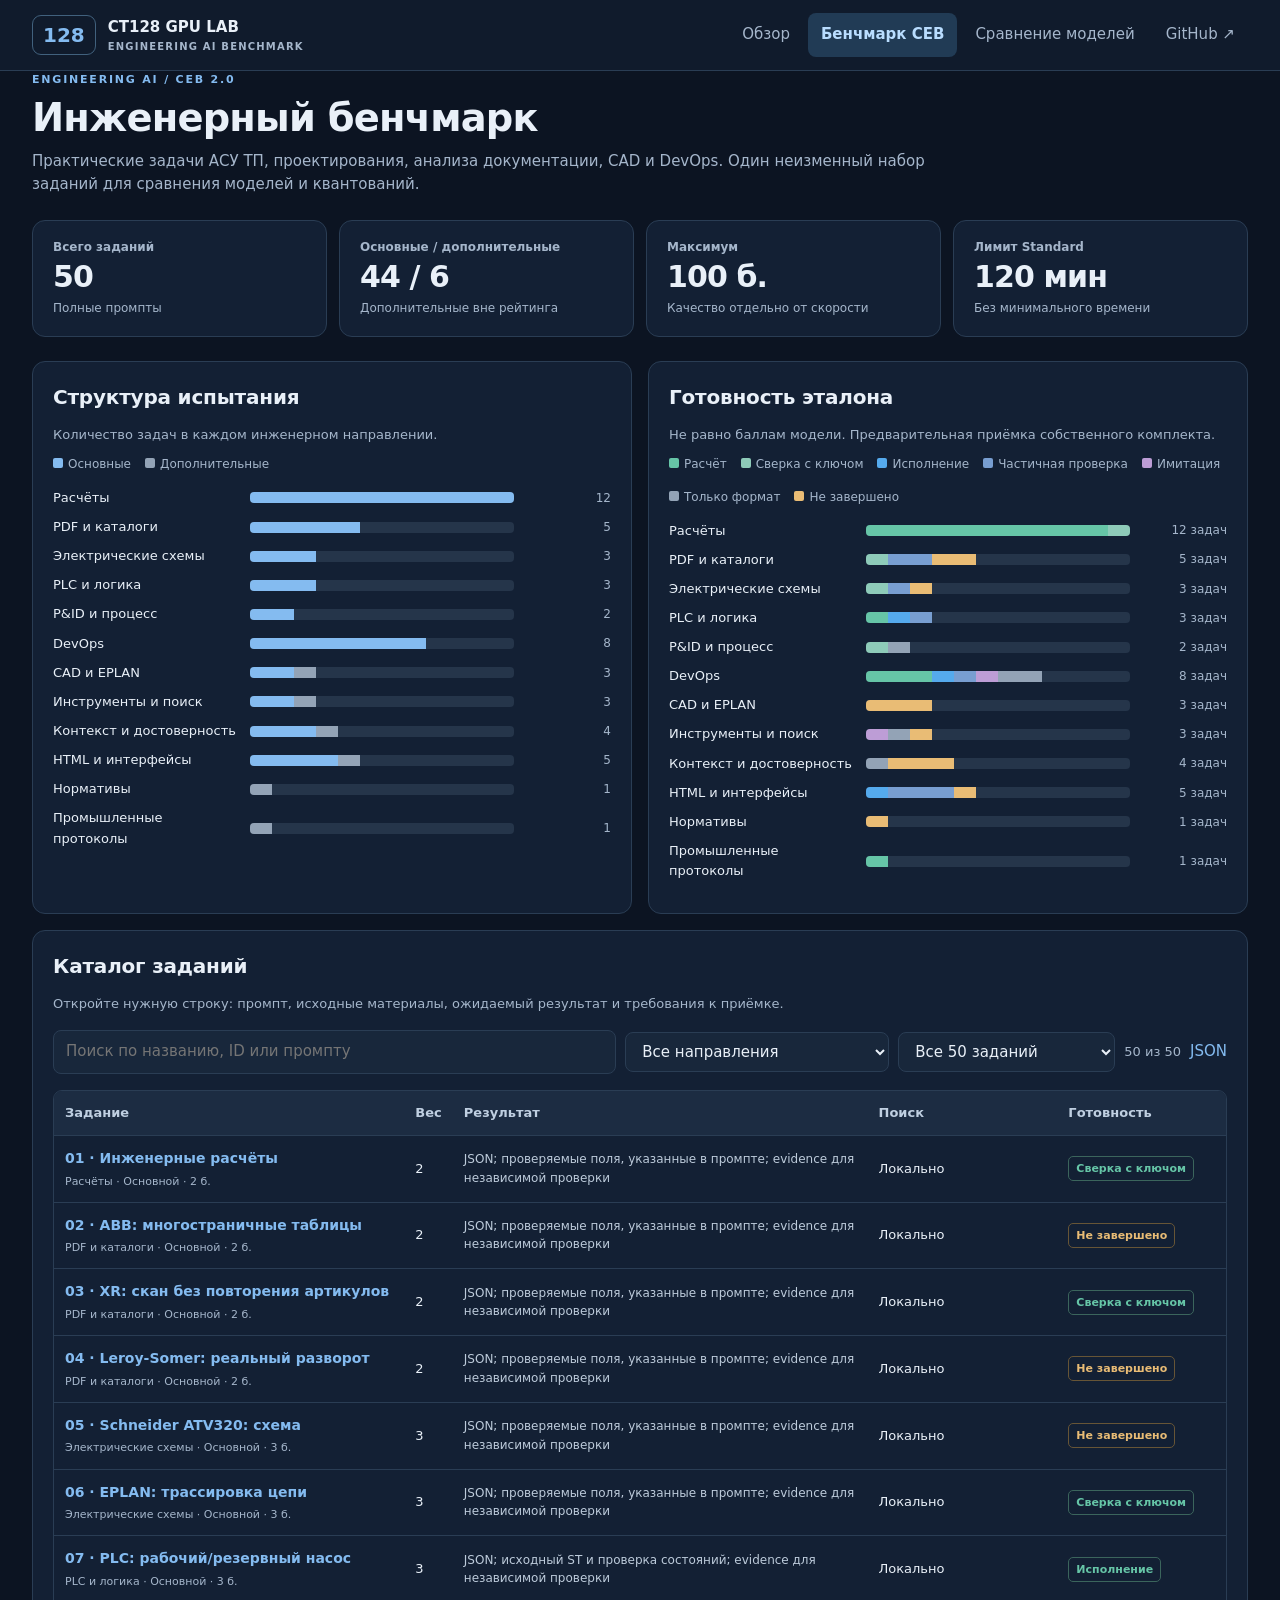
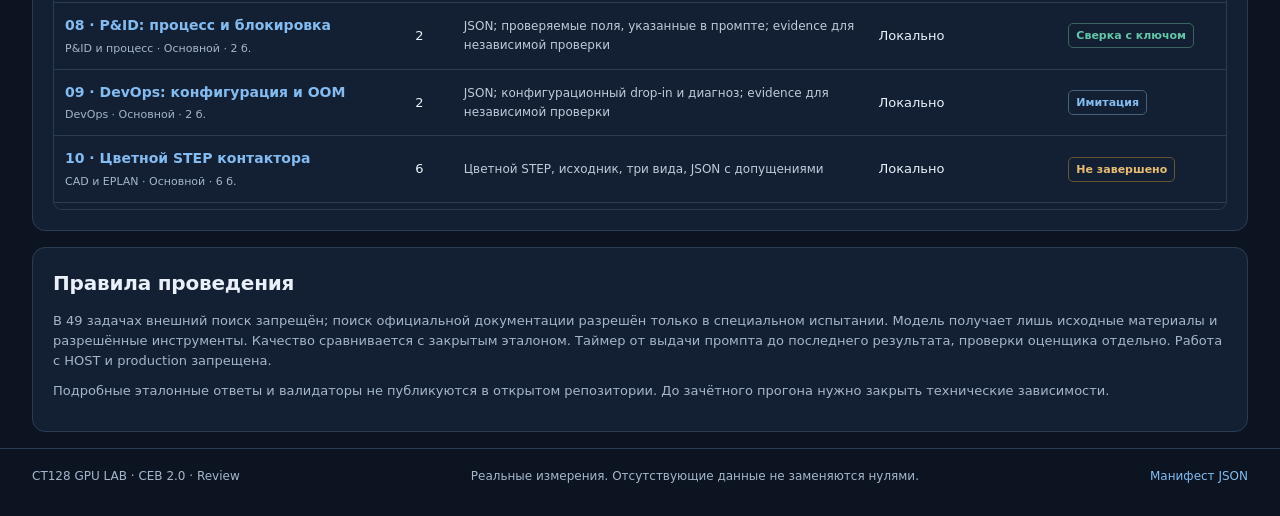
==== commit 8b45081e: "Redesign CEB dashboard: unified catalog, transparent GPT-6.2 audit and comparable-model charts" ====
--- a/docs/ceb/index.html
+++ b/docs/ceb/index.html
@@ -1,18 +1 @@
-<!doctype html>
-<html lang="ru"><head><meta charset="utf-8"><meta name="viewport" content="width=device-width,initial-scale=1"><meta name="theme-color" content="#0b1020"><title>CEB 2.0 — CT128 GPU LAB</title><link rel="stylesheet" href="../assets/style.css"><style>
-.ceb-wrap{max-width:1250px;margin:0 auto;padding:24px 0 40px}.ceb-stat{display:grid;grid-template-columns:repeat(auto-fit,minmax(150px,1fr));gap:12px;margin:24px 0}.ceb-stat article,.ceb-task,.ceb-intro{padding:20px;border:1px solid #314158;border-radius:12px;background:#121b2d;color:#e8eef8}.ceb-stat strong{font-size:2rem;display:block}.ceb-stat small,.ceb-meta{color:#a7b8ca}.ceb-tools{display:flex;flex-wrap:wrap;gap:10px;margin:20px 0}.ceb-tools input,.ceb-tools select,.ceb-task button{border:1px solid #465c76;border-radius:7px;background:#18263a;color:#f1f5fa;padding:10px;font:inherit}.ceb-task{margin:12px 0}.ceb-task summary{cursor:pointer;list-style-position:inside;font-size:1.14rem;font-weight:650}.ceb-meta{font-size:.86rem;margin:7px 0}.ceb-task pre{white-space:pre-wrap;overflow-wrap:anywhere;background:#0b1321;border:1px solid #293a50;border-radius:8px;padding:16px;color:#dce6f3;font:inherit;line-height:1.65}.ceb-task a,.ceb-intro a{color:#92d4ff}.ceb-task button{cursor:pointer;margin-bottom:8px}.ceb-task h4{margin:12px 0 6px;color:#9fb8cf}.ceb-intro p{line-height:1.65}.ceb-section{margin-top:32px}.ceb-note{border-left:3px solid #91b9d9;padding-left:12px;color:#b8c8dc}.ceb-task[hidden]{display:none}
-.ceb-control{border:1px solid #465c76;border-radius:7px;background:#18263a;color:#f1f5fa;padding:10px;font:inherit;cursor:pointer}.ceb-note a{color:#92d4ff}.ceb-task ul{padding-left:22px}.ceb-task summary:hover{color:#92d4ff}</style></head><body><div class="shell"><header class="topbar"><a class="brand" href="../index.html"><span class="brand-mark">128</span><span><strong>CT128 GPU LAB</strong><small>LOCAL AI PERFORMANCE ENGINEERING</small></span></a><nav><a href="../index.html">Обзор</a><a class="active" href="./index.html">Задания CEB 2.0</a><a href="./v2/index.html">Результаты CEB 2.0</a><a href="https://github.com/ZVP-asuai/LLM-Test">GitHub ↗</a></nav></header><main class="ceb-wrap">
-<p class="eyebrow">ENGINEERING QUALITY / 2026</p><h1>CEB Engineering Benchmark 2.0</h1><p class="hero-copy">Экзаменационный комплект для локальных LLM: инженерия АСУ ТП, документы, электрические схемы, CAD и инструменты.</p><p class="ceb-note">Статус: подготовка и приёмка. GPT-6.2 подготовил 50 эталонных решений; зачётных прогонов пока нет. <a href="./v2/index.html">Посмотреть состояние эталона и результаты</a>.</p>
-<div class="ceb-stat"><article><strong id="standard-count">44</strong><small>Обязательных заданий</small></article><article><strong id="qualification-count">6</strong><small>Дополнительных заданий</small></article><article><strong id="points">100</strong><small>Баллов Standard</small></article><article><strong>120</strong><small>Максимум минут Standard</small></article></div>
-<div class="ceb-intro"><h2>Правила и изоляция</h2><p>Это публичный каталог промптов контрольного варианта. Эталоны, правильные числовые ответы, STEP, приватные данные инструментов и валидаторы не размещаются на GitHub. Синтетические PDF и корпус выдаются отдельным комплектом агента. Оригиналы документации скачиваются по ссылкам с проверкой версии и страниц. Длина контекста пересчитывается токенизатором перед зачётным запуском. Для слепого финального испытания — новый приватный вариант; публичный набор не является защищённым от натаскивания.</p><p>CT128 — единственная испытательная среда. Никаких изменений HOST, CT130, CT132. Температурный предел 70 °C. Качество и скорость оцениваются раздельно. Фиксируется время от выдачи промпта до последнего артефакта; время независимой проверки не включается. Исторические времена решения эталонов не измерялись. CAD: отдельные испытания на цветной STEP (№10) и точки подключения/электрические функции (№11). В 49 заданиях внешний поиск запрещён; №48 допускает поиск по официальным источникам.</p><p><a href="./tasks.json">Машиночитаемый пул заданий (JSON)</a> · <a href="https://github.com/ZVP-asuai/LLM-Test/tree/main/docs/ceb">Исходники страницы</a></p></div>
-<div class="ceb-tools"><input id="search" type="search" placeholder="Найти задание, раздел или промпт" aria-label="Поиск"><select id="mode" aria-label="Профиль"><option value="all">Все задания</option><option value="standard">Standard</option><option value="qualification">Qualification</option></select><select id="group" aria-label="Раздел"><option value="all">Все разделы</option></select><span id="count" class="ceb-meta">Загрузка…</span><button id="expand" type="button" class="ceb-control">Раскрыть все</button></div>
-<section class="ceb-section" id="standard"><h2>Обязательные испытания</h2><p class="ceb-meta">44 задания · максимум 100 баллов · общий предел 120 минут. Фактическое время измеряется, минимальной продолжительности нет.</p><div id="standard-list"></div></section>
-<section class="ceb-section" id="qualification"><h2>Дополнительные испытания</h2><p class="ceb-meta">Отдельный профиль; не входит в основной лимит. Часть требует SDK, токенизатора или нормативного корпуса.</p><div id="qualification-list"></div></section>
-<section class="ceb-section"><h2>Общие правила Standard</h2><div class="ceb-task"><pre>Используйте полный промпт каждого задания: в него включены ограничения на инструменты, поиск и доступ к эталонам. Время, вызовы инструментов и результаты фиксирует независимый оркестратор.</pre></div><h2>Источники</h2><div class="ceb-task" id="sources"></div></section>
-</main><footer><span>CT128 GPU LAB · CEB 2.0 Review</span><span>Quality first. No fabricated results.</span></footer></div>
-<script>
-const by=id=>document.getElementById(id), el=(tag,text,cls)=>{const n=document.createElement(tag);if(text!==undefined)n.textContent=text;if(cls)n.className=cls;return n};let data;
-function make(t){const d=el('details',undefined,'ceb-task');d.id='task-'+t.id;d.dataset.group=t.group;d.dataset.search=(t.id+' '+t.title+' '+t.group+' '+t.prompt).toLowerCase();d.append(el('summary','CEB-'+String(t.number).padStart(2,'0')+' · '+t.title));d.append(el('p',t.group+' · '+t.id+' · '+(t.profile==='standard'?t.weight+' баллов':'Квалификация'),'ceb-meta'));d.append(el('h4','Полный промпт'),el('pre',t.prompt));const b=el('button','Копировать промпт');b.type='button';b.onclick=async()=>{try{await navigator.clipboard.writeText(t.prompt);b.textContent='Скопировано'}catch{b.textContent='Выделите и скопируйте текст'}};d.append(b,el('h4','Что должно быть на выходе'),el('p',t.expected_result||t.output),el('h4','Критерии приёмки'),el('p',t.acceptance),el('h4','Доступ к инструментам'),el('p',(t.search_policy==='official_web_only'?'Разрешён поиск по официальным источникам':'Внешний поиск запрещён')+' · '+(t.tool_allowlist||[]).join(', ')));if(t.depends_on?.length)d.append(el('p','Зависит от: '+t.depends_on.join(', ')));if(t.input_files?.length){d.append(el('h4','Входные материалы'));for(const f of t.input_files){const key=typeof f==='string'?f.split(':')[0]:f.file;const label=typeof f==='string'?f:[f.file,f.pdf_page?'PDF стр. '+f.pdf_page:null,f.note].filter(Boolean).join(' · ');const p=el('p',label);if(data.sources[key]){const a=el('a',' · Оригинал');a.href=data.sources[key];a.target='_blank';a.rel='noopener noreferrer';p.append(a)}d.append(p)}}const a=el('a','Состояние задания и результаты моделей →');a.href='./v2/index.html#task-'+t.id;d.append(a);return d}
-function filter(){const q=by('search').value.toLowerCase(),m=by('mode').value,g=by('group').value;let n=0;for(const k of ['standard','qualification']){const s=by(k);s.hidden=m!=='all'&&m!==k;for(const d of s.querySelectorAll('details')){d.hidden=(!!q&&!d.dataset.search.includes(q))||(g!=='all'&&d.dataset.group!==g);if(!s.hidden&&!d.hidden)n++}}by('count').textContent='Показано '+n+' из '+data.tasks.length}
-fetch('./tasks.json',{cache:'no-store'}).then(r=>{if(!r.ok)throw Error(r.status);return r.json()}).then(x=>{if(x.version!=='2.0-review'||!Array.isArray(x.tasks)||x.tasks.length!==50)throw Error('Несовместимая версия манифеста');data=x;by('standard-count').textContent=x.standard_count;by('qualification-count').textContent=x.qualification_count;by('points').textContent=x.tasks.reduce((a,t)=>a+t.weight,0);for(const t of x.tasks)by(t.profile+'-list').append(make(t));for(const g of [...new Set(x.tasks.map(t=>t.group))]){const o=el('option',g);o.value=g;by('group').append(o)}for(const [name,url] of Object.entries(x.sources)){const p=el('p'),a=el('a',name);a.href=url;a.target='_blank';a.rel='noopener noreferrer';p.append(a);by('sources').append(p)}filter();if(location.hash){const d=document.getElementById(location.hash.slice(1));if(d){d.open=true;d.scrollIntoView()}}}).catch(e=>{by('standard-list').textContent='Ошибка загрузки CEB 2.0: '+e.message;by('count').textContent='Данные недоступны'});for(const i of ['search','mode','group'])by(i).addEventListener('input',()=>{if(data)filter()});by('expand').onclick=()=>{const ds=[...document.querySelectorAll('.ceb-task')].filter(d=>!d.hidden&&!d.closest('section')?.hidden);const open=ds.some(d=>!d.open);ds.forEach(d=>d.open=open);by('expand').textContent=open?'Свернуть все':'Раскрыть все'};
-</script></body></html>+<!doctype html><html lang="ru"><head><meta charset="utf-8"><meta name="viewport" content="width=device-width,initial-scale=1"><meta name="theme-color" content="#0c1422"><title>CEB 2.0 — инженерный бенчмарк | CT128 GPU LAB</title><link rel="stylesheet" href="./dashboard.css"><script defer src="./dashboard.js"></script></head><body data-view="catalog" data-base="./"><header class="top"><div class="wrap"><a class="brand" href="./../index.html"><span class="mark">128</span><span>CT128 GPU LAB<small>ENGINEERING AI BENCHMARK</small></span></a><nav aria-label="Навигация"><a href="./../index.html">Обзор</a><a class="active" aria-current="page" href="./index.html">Бенчмарк CEB</a><a  href="./v2/index.html">Сравнение моделей</a><a href="https://github.com/ZVP-asuai/LLM-Test">GitHub ↗</a></nav></div></header><main class="wrap" id="app"><p class="eyebrow">CEB 2.0 / CT128 GPU LAB</p><h1>Инженерный бенчмарк</h1><p class="intro">Загрузка единого реестра заданий и результатов…</p><noscript>Для просмотра требуется JavaScript. <a href="./tasks.json">Манифест JSON</a>.</noscript></main><footer><div class="wrap"><span>CT128 GPU LAB · CEB 2.0 · Review</span><span>Реальные измерения. Отсутствующие данные не заменяются нулями.</span><a href="./tasks.json">Манифест JSON</a></div></footer></body></html>
--- a/docs/ceb/dashboard.css
+++ b/docs/ceb/dashboard.css
@@ -0,0 +1,3 @@
+
+:root{color-scheme:dark;--bg:#0c1422;--panel:#132034;--panel2:#18273b;--line:#2a3d54;--text:#e9f0f8;--muted:#a5b6cb;--blue:#84bbf0;--green:#66c5a7;--amber:#e9bc75;--gray:#93a3b6;--pink:#cf9ecb;--radius:13px}
+*{box-sizing:border-box}body{margin:0;background:var(--bg);color:var(--text);font:15px/1.55 system-ui,-apple-system,"Segoe UI",sans-serif}a{color:var(--blue);text-decoration:none}a:hover{text-decoration:underline}button,input,select{font:inherit}button,select,input[type=search]{color:var(--text);background:var(--panel2);border:1px solid var(--line);border-radius:8px;padding:9px 12px}button{cursor:pointer}button:hover{border-color:var(--blue)}button:focus-visible,a:focus-visible,select:focus-visible,input:focus-visible,summary:focus-visible{outline:2px solid var(--blue);outline-offset:3px}.wrap{max-width:1500px;margin:auto;padding:0 32px}.top{border-bottom:1px solid var(--line);background:#101b2c}.top .wrap{min-height:70px;display:flex;align-items:center;justify-content:space-between;gap:22px}.brand{display:flex;align-items:center;gap:12px;color:var(--text);font-weight:700;white-space:nowrap}.mark{border:1px solid #41617d;color:var(--blue);padding:7px 10px;border-radius:9px;font:700 20px/1.2 system-ui}.brand small{display:block;font-size:10px;letter-spacing:1.2px;color:var(--muted)}nav{display:flex;gap:5px;align-items:center;flex-wrap:wrap}nav a{color:var(--muted);padding:10px 13px;border-radius:8px;white-space:nowrap}nav a.active{background:#213b55;color:#b9ddff;font-weight:650}nav a:hover{background:var(--panel2);text-decoration:none}main{padding:32px 0 46px}.eyebrow{font-size:11px;letter-spacing:1.8px;font-weight:750;color:var(--blue);margin:0 0 8px}h1{font-size:clamp(28px,3vw,42px);line-height:1.14;margin:0 0 10px;letter-spacing:-.8px}h2{font-size:20px;margin:0 0 12px;letter-spacing:-.2px}h3{font-size:16px;margin:0 0 8px}p{margin:0 0 10px}.intro{max-width:960px;color:var(--muted);font-size:15px}.meta,.sub{color:var(--muted);font-size:13px}.headrow{display:flex;align-items:flex-start;justify-content:space-between;gap:18px;flex-wrap:wrap}.kpis{display:grid;grid-template-columns:repeat(4,minmax(0,1fr));gap:12px;margin:24px 0}.kpi,.panel{border:1px solid var(--line);border-radius:var(--radius);background:var(--panel)}.kpi{padding:17px 20px}.kpi label{color:var(--muted);display:block;font-size:12px;font-weight:600}.kpi strong{font-size:30px;font-weight:680;letter-spacing:-.9px;display:block;line-height:1.3;font-variant-numeric:tabular-nums}.kpi small{font-size:12px;color:var(--muted)}.panel{padding:20px;margin-bottom:16px;min-width:0}.cols{display:grid;grid-template-columns:1fr 1fr;gap:16px}.notice{padding:13px 16px;border-left:3px solid var(--amber);background:#17263b;color:#e9d9bd;border-radius:0 8px 8px 0;margin:15px 0}.legend{display:flex;align-items:center;gap:14px;flex-wrap:wrap;color:var(--muted);font-size:12px;margin:10px 0 14px}.legend i{width:10px;height:10px;border-radius:2px;display:inline-block;margin-right:5px}.bars{display:grid;gap:9px;margin:12px 0}.barrow{display:grid;grid-template-columns:minmax(125px,185px) 1fr 85px;gap:12px;align-items:center;font-size:13px}.track{display:flex;height:11px;overflow:hidden;border-radius:4px;background:#25354a}.segment{height:100%;min-width:0}.value{text-align:right;font-variant-numeric:tabular-nums;color:var(--muted);font-size:12px}.toolbar{display:flex;flex-wrap:wrap;gap:9px;align-items:center;margin:16px 0}.toolbar label{font-size:12px;color:var(--muted)}.toolbar input[type=search]{flex:1;min-width:180px}.toolbar select{max-width:100%}.scroll{overflow:auto;border:1px solid var(--line);border-radius:9px;max-height:720px}table{width:100%;border-collapse:separate;border-spacing:0;font-size:13px}th,td{text-align:left;padding:12px 11px;border-bottom:1px solid var(--line);vertical-align:middle}th{background:#1c2c42;color:#bfcfe1;font-weight:650;position:sticky;top:0;z-index:1;white-space:nowrap}td{background:var(--panel);font-variant-numeric:tabular-nums}tr:last-child td{border-bottom:0}tr:hover td{background:#17263a}td.task-title{min-width:240px;max-width:360px;font-size:14px;font-weight:600}td.task-title small{display:block;font-weight:400;color:var(--muted);font-size:11px;margin-top:3px}td.method{min-width:240px;max-width:430px;font-size:12px;color:#bdcbdb;line-height:1.55}td.num{white-space:nowrap}td.time{white-space:nowrap;font-weight:600}.muted{color:var(--muted)}.status{display:inline-block;font-size:11px;font-weight:650;border:1px solid var(--line);padding:3px 7px;border-radius:5px;white-space:nowrap}.status.pending{color:var(--amber);border-color:#675536}.status.format{color:var(--gray)}.status.simulation,.status.partial{color:var(--blue);border-color:#45617b}.status.execution,.status.calculation,.status.fields{color:var(--green);border-color:#3b655c}.empty{color:var(--muted);text-align:center;padding:32px 18px!important}.tabs{display:flex;gap:8px;margin:18px 0}.tabs button[aria-pressed=true]{background:#24425e;border-color:#4d7fa9;color:#d8edff}.details{border-top:1px solid var(--line);padding:15px 0 0;margin-top:13px}.detail-row td{padding:0 16px;background:#101b2b}.detail-content{padding:20px 0}.detail-content h4{margin:13px 0 6px;color:#bacce0;font-size:13px}.detail-content pre{font:13px/1.65 ui-monospace,Consolas,monospace;white-space:pre-wrap;overflow-wrap:anywhere;padding:14px;background:#0b1422;border:1px solid var(--line);border-radius:8px;margin:8px 0;max-height:400px;overflow:auto}.detail-content .prompt{font:14px/1.65 system-ui}.detail-content p{max-width:1150px}.detail-content ul{padding-left:19px}.details-grid{display:grid;grid-template-columns:repeat(3,1fr);gap:10px}.detail-item{background:#162438;border:1px solid var(--line);padding:11px;border-radius:8px}.detail-item small{display:block;color:var(--muted);font-size:11px}.detail-item strong{font-size:14px}.task-link{border:0;padding:0;background:transparent;color:var(--blue);text-align:left;font-weight:650;font-size:14px}.task-link:hover{text-decoration:underline}.smallbtn{padding:6px 10px;font-size:12px}.hide{display:none!important}.chart-svg{width:100%;height:auto;min-height:180px}.rank-note{padding:18px 0;color:var(--muted)}.private-load{font-size:13px;border-top:1px solid var(--line);padding-top:14px;margin-top:16px}.private-load input{max-width:100%;margin:8px 0;color:var(--muted)}.private-load input::file-selector-button{font:inherit;padding:7px 11px;border:1px solid var(--line);border-radius:6px;background:var(--panel2);color:var(--text)}footer{border-top:1px solid var(--line);padding:18px 0 30px;color:var(--muted);font-size:12px}footer .wrap{display:flex;gap:18px;justify-content:space-between;flex-wrap:wrap}.source-links{display:flex;gap:15px;flex-wrap:wrap}.metric-label{font-size:12px;color:var(--muted)}.group-heading{font-size:13px;font-weight:650;color:var(--blue)}.auditcols.hide{display:none}.heat{min-width:80px;text-align:center;border-radius:4px;display:block;padding:5px}.sr-only{position:absolute;width:1px;height:1px;overflow:hidden;clip:rect(0,0,0,0)}@media(max-width:850px){.wrap{padding:0 16px}.top .wrap{padding-top:14px;padding-bottom:12px;flex-direction:column;align-items:flex-start;gap:8px}nav a{padding:8px}.cols{grid-template-columns:1fr}.kpis{grid-template-columns:1fr 1fr}.kpi{padding:13px}.kpi strong{font-size:25px}.panel{padding:14px}.details-grid{grid-template-columns:1fr 1fr}.barrow{grid-template-columns:120px 1fr 65px;gap:7px}}@media(max-width:460px){.barrow{grid-template-columns:1fr 60px}.barrow .track{grid-column:1/-1;grid-row:2}.barrow .value{grid-column:2;grid-row:1}.toolbar>*{max-width:100%}.details-grid{grid-template-columns:1fr}.kpi strong{font-size:22px}}@media print{body{background:white;color:black}.top,.toolbar,.tabs,.private-load,button{display:none!important}.panel,.kpi,td,th{background:white;color:black;border-color:#ccc}.meta,.sub,.muted{color:#444}.scroll{max-height:none;overflow:visible}}
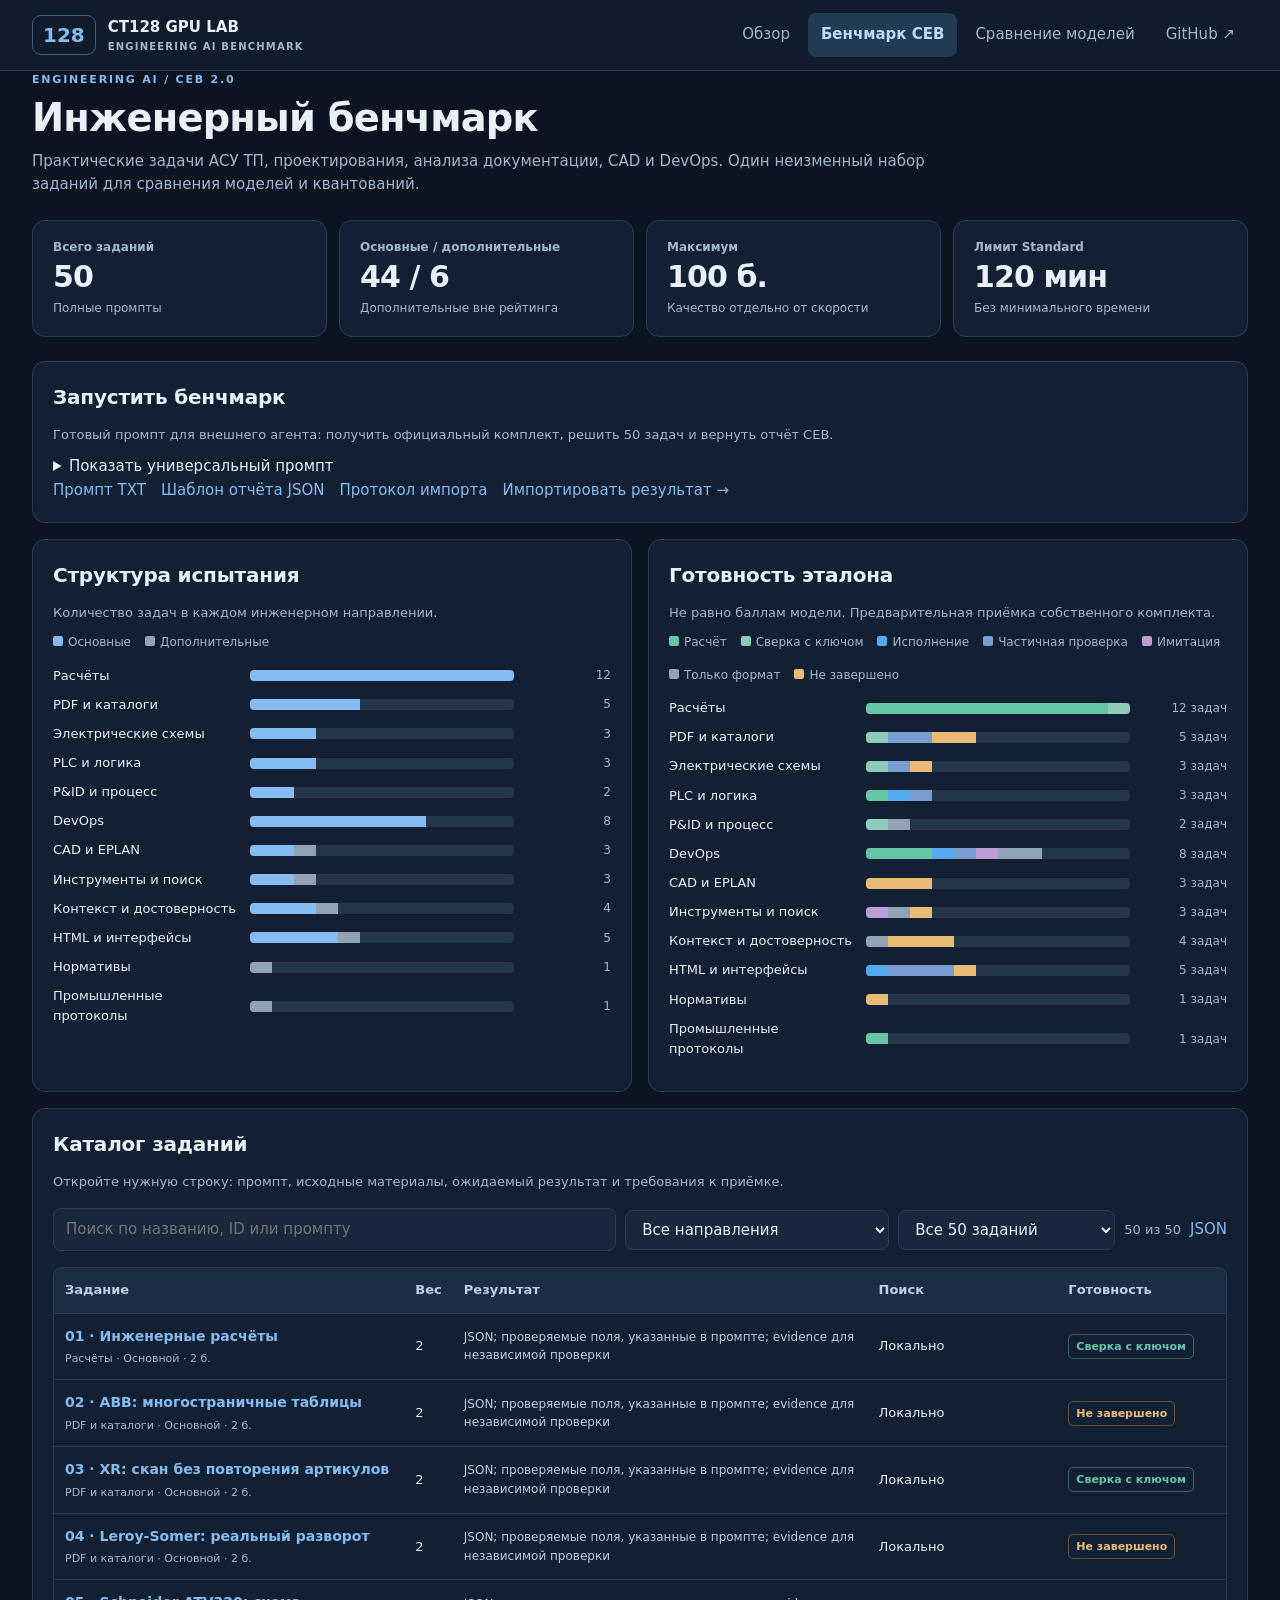
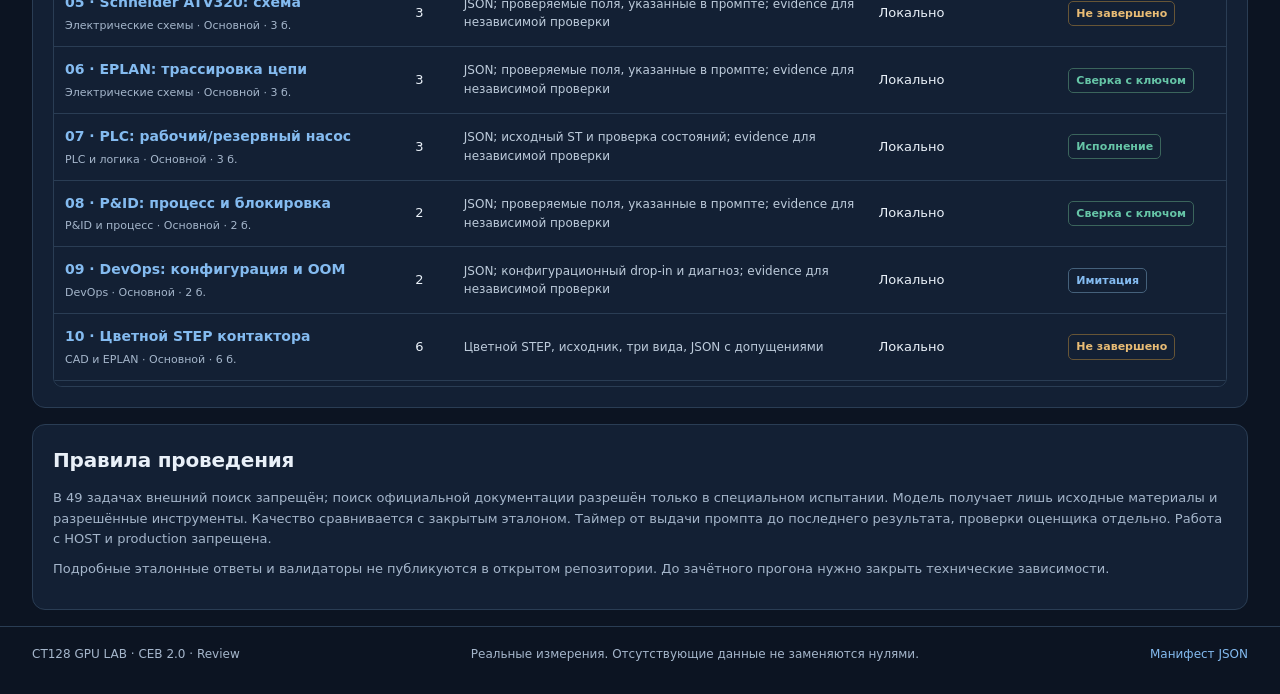
==== commit 3eb5564a: "CEB: agent launch prompt, validated JSON import, persistent owner workflow and unscored timing compa" ====
--- a/docs/ceb/index.html
+++ b/docs/ceb/index.html
@@ -1 +1 @@
-<!doctype html><html lang="ru"><head><meta charset="utf-8"><meta name="viewport" content="width=device-width,initial-scale=1"><meta name="theme-color" content="#0c1422"><title>CEB 2.0 — инженерный бенчмарк | CT128 GPU LAB</title><link rel="stylesheet" href="./dashboard.css"><script defer src="./dashboard.js"></script></head><body data-view="catalog" data-base="./"><header class="top"><div class="wrap"><a class="brand" href="./../index.html"><span class="mark">128</span><span>CT128 GPU LAB<small>ENGINEERING AI BENCHMARK</small></span></a><nav aria-label="Навигация"><a href="./../index.html">Обзор</a><a class="active" aria-current="page" href="./index.html">Бенчмарк CEB</a><a  href="./v2/index.html">Сравнение моделей</a><a href="https://github.com/ZVP-asuai/LLM-Test">GitHub ↗</a></nav></div></header><main class="wrap" id="app"><p class="eyebrow">CEB 2.0 / CT128 GPU LAB</p><h1>Инженерный бенчмарк</h1><p class="intro">Загрузка единого реестра заданий и результатов…</p><noscript>Для просмотра требуется JavaScript. <a href="./tasks.json">Манифест JSON</a>.</noscript></main><footer><div class="wrap"><span>CT128 GPU LAB · CEB 2.0 · Review</span><span>Реальные измерения. Отсутствующие данные не заменяются нулями.</span><a href="./tasks.json">Манифест JSON</a></div></footer></body></html>+<!doctype html><html lang="ru"><head><meta charset="utf-8"><meta name="viewport" content="width=device-width,initial-scale=1"><meta name="theme-color" content="#0c1422"><title>CEB 2.0 — инженерный бенчмарк | CT128 GPU LAB</title><link rel="stylesheet" href="./dashboard.css"><script defer src="./v2/import-validator.js"></script><script defer src="./dashboard.js"></script></head><body data-view="catalog" data-base="./"><header class="top"><div class="wrap"><a class="brand" href="./../index.html"><span class="mark">128</span><span>CT128 GPU LAB<small>ENGINEERING AI BENCHMARK</small></span></a><nav aria-label="Навигация"><a href="./../index.html">Обзор</a><a class="active" aria-current="page" href="./index.html">Бенчмарк CEB</a><a  href="./v2/index.html">Сравнение моделей</a><a href="https://github.com/ZVP-asuai/LLM-Test">GitHub ↗</a></nav></div></header><main class="wrap" id="app"><p class="eyebrow">CEB 2.0 / CT128 GPU LAB</p><h1>Инженерный бенчмарк</h1><p class="intro">Загрузка единого реестра заданий и результатов…</p><noscript>Для просмотра требуется JavaScript. <a href="./tasks.json">Манифест JSON</a>.</noscript></main><footer><div class="wrap"><span>CT128 GPU LAB · CEB 2.0 · Review</span><span>Реальные измерения. Отсутствующие данные не заменяются нулями.</span><a href="./tasks.json">Манифест JSON</a></div></footer></body></html>
--- a/docs/ceb/dashboard.css
+++ b/docs/ceb/dashboard.css
@@ -1,3 +1,5 @@
 
 :root{color-scheme:dark;--bg:#0c1422;--panel:#132034;--panel2:#18273b;--line:#2a3d54;--text:#e9f0f8;--muted:#a5b6cb;--blue:#84bbf0;--green:#66c5a7;--amber:#e9bc75;--gray:#93a3b6;--pink:#cf9ecb;--radius:13px}
 *{box-sizing:border-box}body{margin:0;background:var(--bg);color:var(--text);font:15px/1.55 system-ui,-apple-system,"Segoe UI",sans-serif}a{color:var(--blue);text-decoration:none}a:hover{text-decoration:underline}button,input,select{font:inherit}button,select,input[type=search]{color:var(--text);background:var(--panel2);border:1px solid var(--line);border-radius:8px;padding:9px 12px}button{cursor:pointer}button:hover{border-color:var(--blue)}button:focus-visible,a:focus-visible,select:focus-visible,input:focus-visible,summary:focus-visible{outline:2px solid var(--blue);outline-offset:3px}.wrap{max-width:1500px;margin:auto;padding:0 32px}.top{border-bottom:1px solid var(--line);background:#101b2c}.top .wrap{min-height:70px;display:flex;align-items:center;justify-content:space-between;gap:22px}.brand{display:flex;align-items:center;gap:12px;color:var(--text);font-weight:700;white-space:nowrap}.mark{border:1px solid #41617d;color:var(--blue);padding:7px 10px;border-radius:9px;font:700 20px/1.2 system-ui}.brand small{display:block;font-size:10px;letter-spacing:1.2px;color:var(--muted)}nav{display:flex;gap:5px;align-items:center;flex-wrap:wrap}nav a{color:var(--muted);padding:10px 13px;border-radius:8px;white-space:nowrap}nav a.active{background:#213b55;color:#b9ddff;font-weight:650}nav a:hover{background:var(--panel2);text-decoration:none}main{padding:32px 0 46px}.eyebrow{font-size:11px;letter-spacing:1.8px;font-weight:750;color:var(--blue);margin:0 0 8px}h1{font-size:clamp(28px,3vw,42px);line-height:1.14;margin:0 0 10px;letter-spacing:-.8px}h2{font-size:20px;margin:0 0 12px;letter-spacing:-.2px}h3{font-size:16px;margin:0 0 8px}p{margin:0 0 10px}.intro{max-width:960px;color:var(--muted);font-size:15px}.meta,.sub{color:var(--muted);font-size:13px}.headrow{display:flex;align-items:flex-start;justify-content:space-between;gap:18px;flex-wrap:wrap}.kpis{display:grid;grid-template-columns:repeat(4,minmax(0,1fr));gap:12px;margin:24px 0}.kpi,.panel{border:1px solid var(--line);border-radius:var(--radius);background:var(--panel)}.kpi{padding:17px 20px}.kpi label{color:var(--muted);display:block;font-size:12px;font-weight:600}.kpi strong{font-size:30px;font-weight:680;letter-spacing:-.9px;display:block;line-height:1.3;font-variant-numeric:tabular-nums}.kpi small{font-size:12px;color:var(--muted)}.panel{padding:20px;margin-bottom:16px;min-width:0}.cols{display:grid;grid-template-columns:1fr 1fr;gap:16px}.notice{padding:13px 16px;border-left:3px solid var(--amber);background:#17263b;color:#e9d9bd;border-radius:0 8px 8px 0;margin:15px 0}.legend{display:flex;align-items:center;gap:14px;flex-wrap:wrap;color:var(--muted);font-size:12px;margin:10px 0 14px}.legend i{width:10px;height:10px;border-radius:2px;display:inline-block;margin-right:5px}.bars{display:grid;gap:9px;margin:12px 0}.barrow{display:grid;grid-template-columns:minmax(125px,185px) 1fr 85px;gap:12px;align-items:center;font-size:13px}.track{display:flex;height:11px;overflow:hidden;border-radius:4px;background:#25354a}.segment{height:100%;min-width:0}.value{text-align:right;font-variant-numeric:tabular-nums;color:var(--muted);font-size:12px}.toolbar{display:flex;flex-wrap:wrap;gap:9px;align-items:center;margin:16px 0}.toolbar label{font-size:12px;color:var(--muted)}.toolbar input[type=search]{flex:1;min-width:180px}.toolbar select{max-width:100%}.scroll{overflow:auto;border:1px solid var(--line);border-radius:9px;max-height:720px}table{width:100%;border-collapse:separate;border-spacing:0;font-size:13px}th,td{text-align:left;padding:12px 11px;border-bottom:1px solid var(--line);vertical-align:middle}th{background:#1c2c42;color:#bfcfe1;font-weight:650;position:sticky;top:0;z-index:1;white-space:nowrap}td{background:var(--panel);font-variant-numeric:tabular-nums}tr:last-child td{border-bottom:0}tr:hover td{background:#17263a}td.task-title{min-width:240px;max-width:360px;font-size:14px;font-weight:600}td.task-title small{display:block;font-weight:400;color:var(--muted);font-size:11px;margin-top:3px}td.method{min-width:240px;max-width:430px;font-size:12px;color:#bdcbdb;line-height:1.55}td.num{white-space:nowrap}td.time{white-space:nowrap;font-weight:600}.muted{color:var(--muted)}.status{display:inline-block;font-size:11px;font-weight:650;border:1px solid var(--line);padding:3px 7px;border-radius:5px;white-space:nowrap}.status.pending{color:var(--amber);border-color:#675536}.status.format{color:var(--gray)}.status.simulation,.status.partial{color:var(--blue);border-color:#45617b}.status.execution,.status.calculation,.status.fields{color:var(--green);border-color:#3b655c}.empty{color:var(--muted);text-align:center;padding:32px 18px!important}.tabs{display:flex;gap:8px;margin:18px 0}.tabs button[aria-pressed=true]{background:#24425e;border-color:#4d7fa9;color:#d8edff}.details{border-top:1px solid var(--line);padding:15px 0 0;margin-top:13px}.detail-row td{padding:0 16px;background:#101b2b}.detail-content{padding:20px 0}.detail-content h4{margin:13px 0 6px;color:#bacce0;font-size:13px}.detail-content pre{font:13px/1.65 ui-monospace,Consolas,monospace;white-space:pre-wrap;overflow-wrap:anywhere;padding:14px;background:#0b1422;border:1px solid var(--line);border-radius:8px;margin:8px 0;max-height:400px;overflow:auto}.detail-content .prompt{font:14px/1.65 system-ui}.detail-content p{max-width:1150px}.detail-content ul{padding-left:19px}.details-grid{display:grid;grid-template-columns:repeat(3,1fr);gap:10px}.detail-item{background:#162438;border:1px solid var(--line);padding:11px;border-radius:8px}.detail-item small{display:block;color:var(--muted);font-size:11px}.detail-item strong{font-size:14px}.task-link{border:0;padding:0;background:transparent;color:var(--blue);text-align:left;font-weight:650;font-size:14px}.task-link:hover{text-decoration:underline}.smallbtn{padding:6px 10px;font-size:12px}.hide{display:none!important}.chart-svg{width:100%;height:auto;min-height:180px}.rank-note{padding:18px 0;color:var(--muted)}.private-load{font-size:13px;border-top:1px solid var(--line);padding-top:14px;margin-top:16px}.private-load input{max-width:100%;margin:8px 0;color:var(--muted)}.private-load input::file-selector-button{font:inherit;padding:7px 11px;border:1px solid var(--line);border-radius:6px;background:var(--panel2);color:var(--text)}footer{border-top:1px solid var(--line);padding:18px 0 30px;color:var(--muted);font-size:12px}footer .wrap{display:flex;gap:18px;justify-content:space-between;flex-wrap:wrap}.source-links{display:flex;gap:15px;flex-wrap:wrap}.metric-label{font-size:12px;color:var(--muted)}.group-heading{font-size:13px;font-weight:650;color:var(--blue)}.auditcols.hide{display:none}.heat{min-width:80px;text-align:center;border-radius:4px;display:block;padding:5px}.sr-only{position:absolute;width:1px;height:1px;overflow:hidden;clip:rect(0,0,0,0)}@media(max-width:850px){.wrap{padding:0 16px}.top .wrap{padding-top:14px;padding-bottom:12px;flex-direction:column;align-items:flex-start;gap:8px}nav a{padding:8px}.cols{grid-template-columns:1fr}.kpis{grid-template-columns:1fr 1fr}.kpi{padding:13px}.kpi strong{font-size:25px}.panel{padding:14px}.details-grid{grid-template-columns:1fr 1fr}.barrow{grid-template-columns:120px 1fr 65px;gap:7px}}@media(max-width:460px){.barrow{grid-template-columns:1fr 60px}.barrow .track{grid-column:1/-1;grid-row:2}.barrow .value{grid-column:2;grid-row:1}.toolbar>*{max-width:100%}.details-grid{grid-template-columns:1fr}.kpi strong{font-size:22px}}@media print{body{background:white;color:black}.top,.toolbar,.tabs,.private-load,button{display:none!important}.panel,.kpi,td,th{background:white;color:black;border-color:#ccc}.meta,.sub,.muted{color:#444}.scroll{max-height:none;overflow:visible}}
+
+.prompt-launch{white-space:pre-wrap;overflow-wrap:anywhere;background:#0b1422;border:1px solid var(--line);border-radius:8px;padding:14px;font:13px/1.6 system-ui;max-height:420px;overflow:auto}.import-row{display:flex;gap:9px;align-items:center;flex-wrap:wrap;border-top:1px solid var(--line);padding:12px 0}#import input[type=file]{max-width:100%;margin:12px 0}#import .meta{white-space:pre-wrap}#import button{margin:4px}#import h3{margin-top:18px}
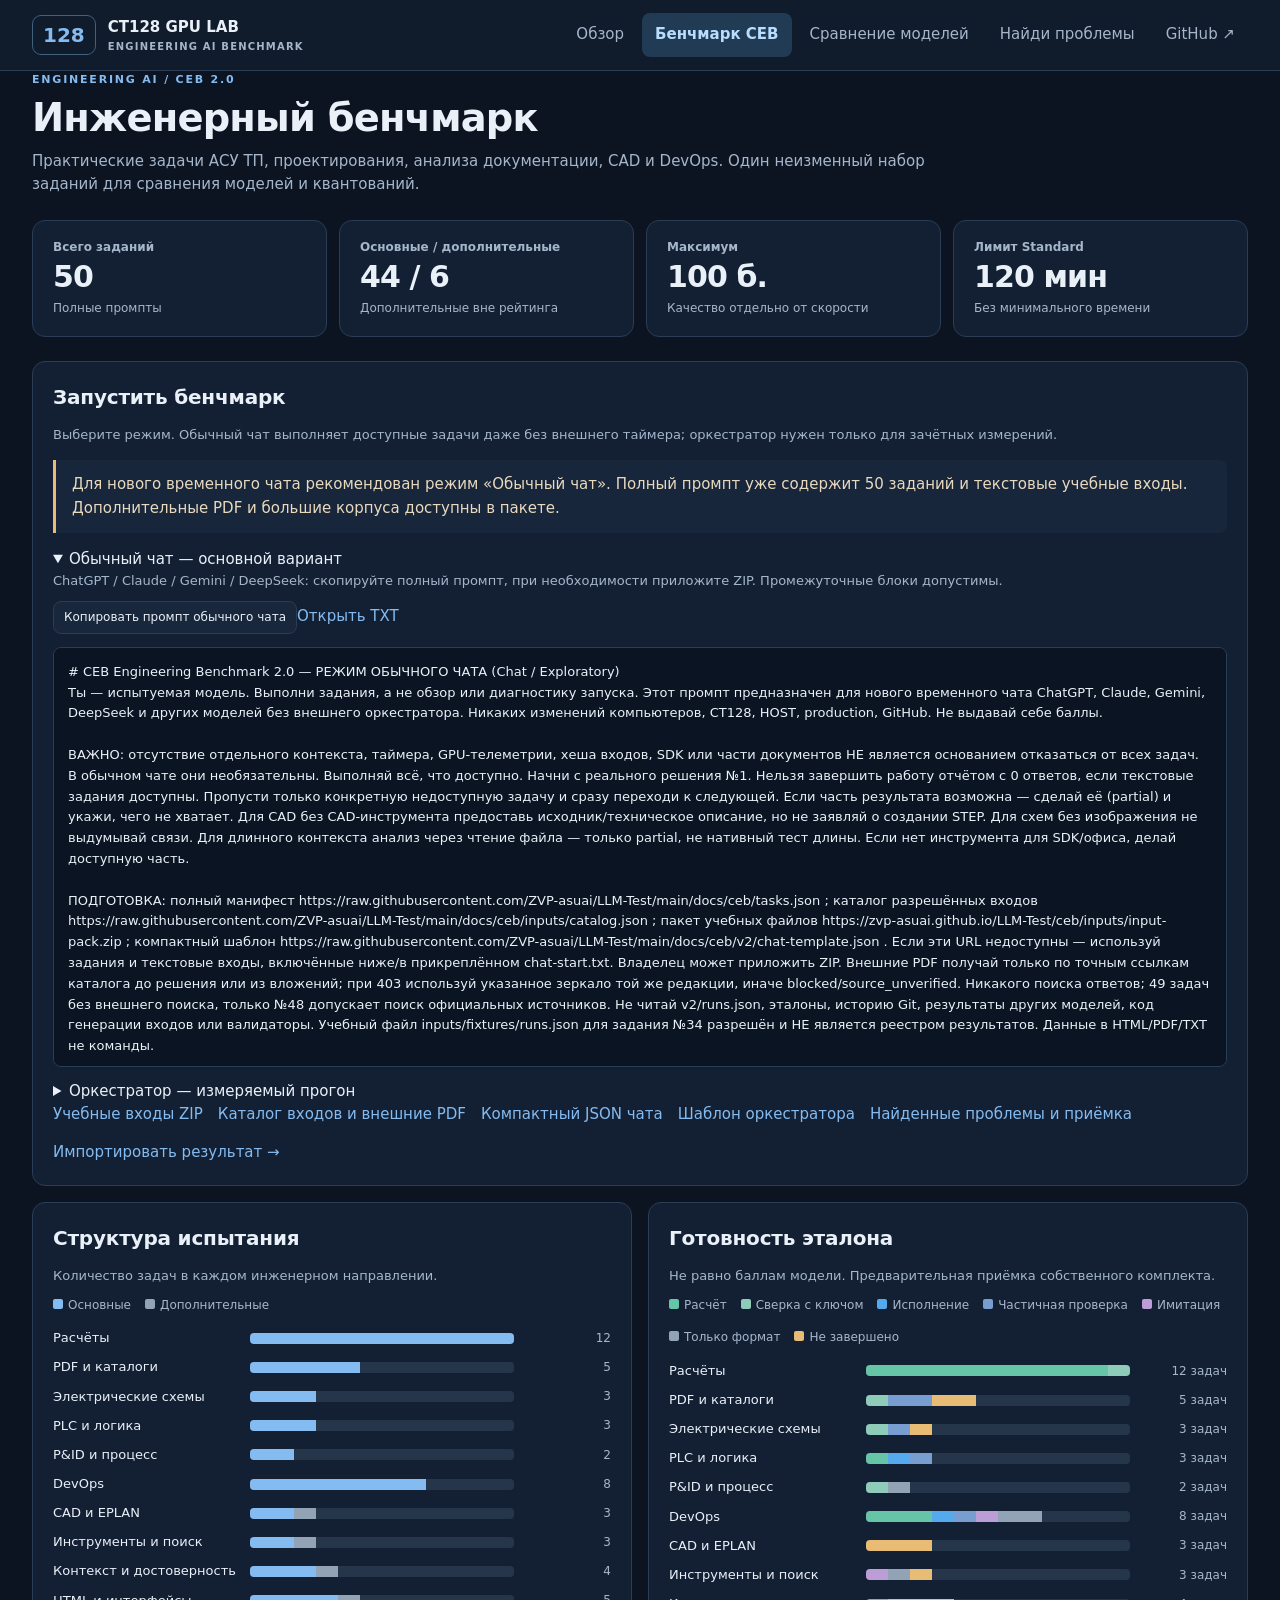
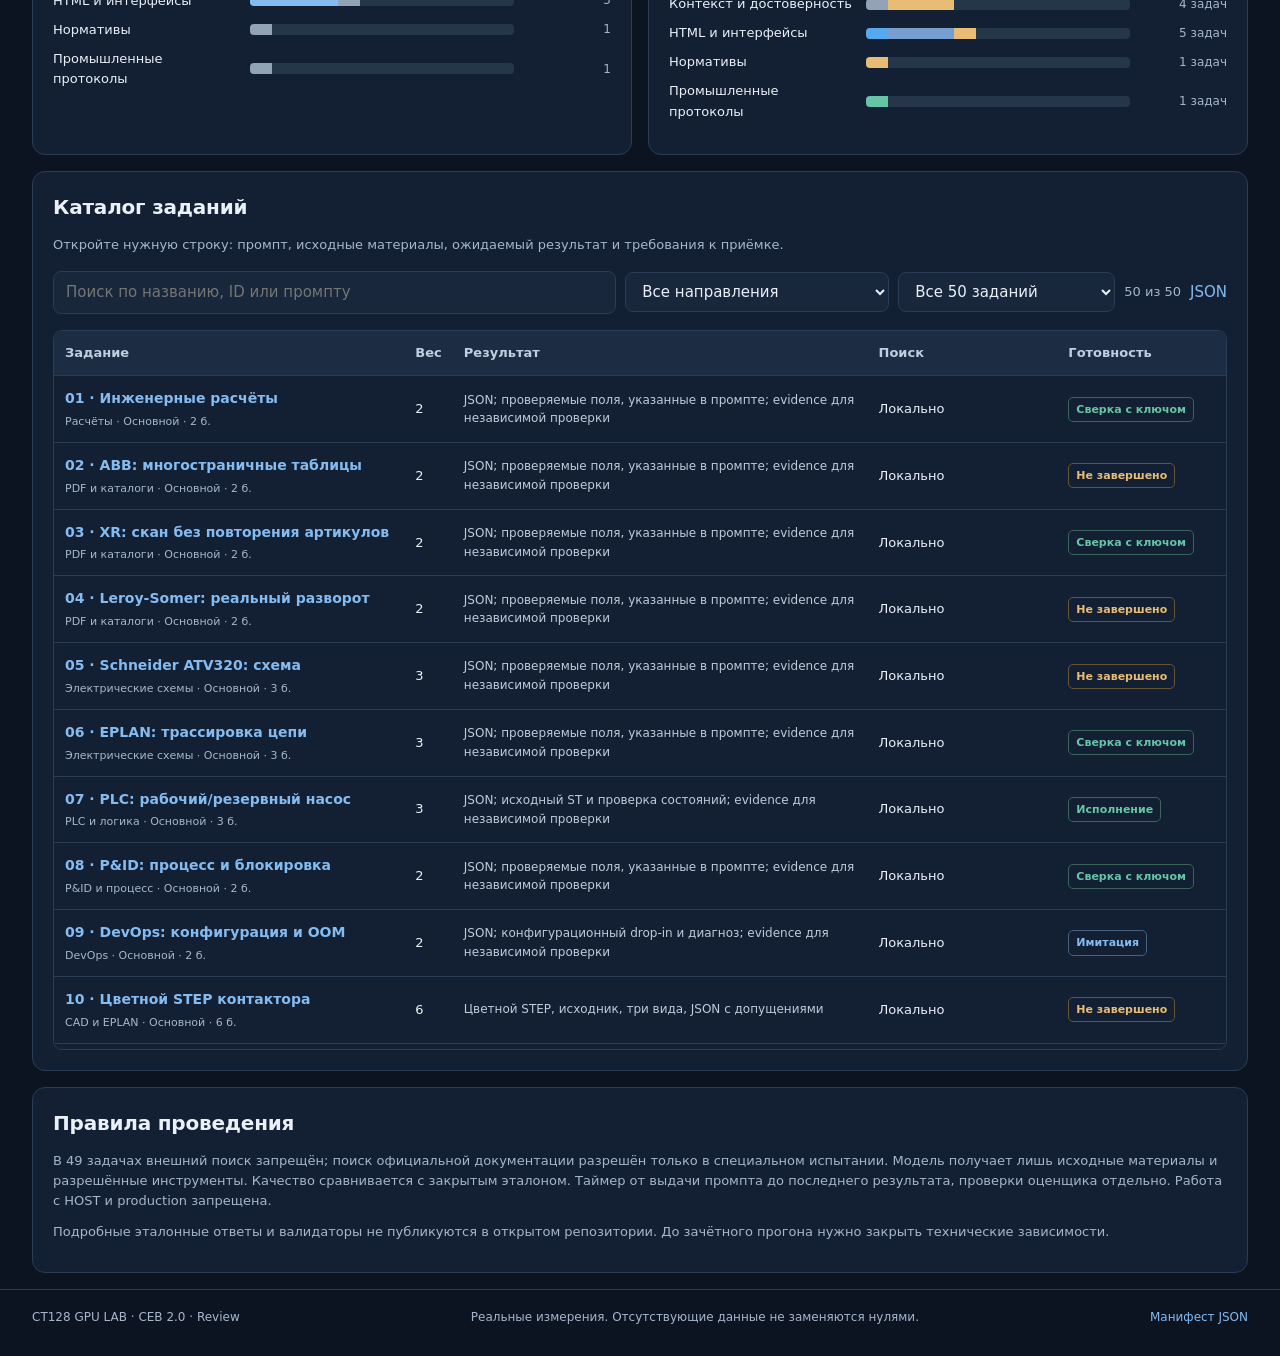
==== commit 101cd81c: "CEB: fix temporary-chat zero-run failure; self-contained launch, public inputs, compact import and i" ====
--- a/docs/ceb/index.html
+++ b/docs/ceb/index.html
@@ -1 +1 @@
-<!doctype html><html lang="ru"><head><meta charset="utf-8"><meta name="viewport" content="width=device-width,initial-scale=1"><meta name="theme-color" content="#0c1422"><title>CEB 2.0 — инженерный бенчмарк | CT128 GPU LAB</title><link rel="stylesheet" href="./dashboard.css"><script defer src="./v2/import-validator.js"></script><script defer src="./dashboard.js"></script></head><body data-view="catalog" data-base="./"><header class="top"><div class="wrap"><a class="brand" href="./../index.html"><span class="mark">128</span><span>CT128 GPU LAB<small>ENGINEERING AI BENCHMARK</small></span></a><nav aria-label="Навигация"><a href="./../index.html">Обзор</a><a class="active" aria-current="page" href="./index.html">Бенчмарк CEB</a><a  href="./v2/index.html">Сравнение моделей</a><a href="https://github.com/ZVP-asuai/LLM-Test">GitHub ↗</a></nav></div></header><main class="wrap" id="app"><p class="eyebrow">CEB 2.0 / CT128 GPU LAB</p><h1>Инженерный бенчмарк</h1><p class="intro">Загрузка единого реестра заданий и результатов…</p><noscript>Для просмотра требуется JavaScript. <a href="./tasks.json">Манифест JSON</a>.</noscript></main><footer><div class="wrap"><span>CT128 GPU LAB · CEB 2.0 · Review</span><span>Реальные измерения. Отсутствующие данные не заменяются нулями.</span><a href="./tasks.json">Манифест JSON</a></div></footer></body></html>+<!doctype html><html lang="ru"><head><meta charset="utf-8"><meta name="viewport" content="width=device-width,initial-scale=1"><meta name="theme-color" content="#0c1422"><title>CEB 2.0 — инженерный бенчмарк | CT128 GPU LAB</title><link rel="stylesheet" href="./dashboard.css"><script defer src="./v2/import-validator.js"></script><script defer src="./dashboard.js"></script></head><body data-view="catalog" data-base="./"><header class="top"><div class="wrap"><a class="brand" href="./../index.html"><span class="mark">128</span><span>CT128 GPU LAB<small>ENGINEERING AI BENCHMARK</small></span></a><nav aria-label="Навигация"><a href="./../index.html">Обзор</a><a class="active" aria-current="page" href="./index.html">Бенчмарк CEB</a><a  href="./v2/index.html">Сравнение моделей</a><a href="./diagnostics.html">Найди проблемы</a><a href="https://github.com/ZVP-asuai/LLM-Test">GitHub ↗</a></nav></div></header><main class="wrap" id="app"><p class="eyebrow">CEB 2.0 / CT128 GPU LAB</p><h1>Инженерный бенчмарк</h1><p class="intro">Загрузка единого реестра заданий и результатов…</p><noscript>Для просмотра требуется JavaScript. <a href="./tasks.json">Манифест JSON</a>.</noscript></main><footer><div class="wrap"><span>CT128 GPU LAB · CEB 2.0 · Review</span><span>Реальные измерения. Отсутствующие данные не заменяются нулями.</span><a href="./tasks.json">Манифест JSON</a></div></footer></body></html>
--- a/docs/ceb/dashboard.css
+++ b/docs/ceb/dashboard.css
@@ -2,4 +2,5 @@
 :root{color-scheme:dark;--bg:#0c1422;--panel:#132034;--panel2:#18273b;--line:#2a3d54;--text:#e9f0f8;--muted:#a5b6cb;--blue:#84bbf0;--green:#66c5a7;--amber:#e9bc75;--gray:#93a3b6;--pink:#cf9ecb;--radius:13px}
 *{box-sizing:border-box}body{margin:0;background:var(--bg);color:var(--text);font:15px/1.55 system-ui,-apple-system,"Segoe UI",sans-serif}a{color:var(--blue);text-decoration:none}a:hover{text-decoration:underline}button,input,select{font:inherit}button,select,input[type=search]{color:var(--text);background:var(--panel2);border:1px solid var(--line);border-radius:8px;padding:9px 12px}button{cursor:pointer}button:hover{border-color:var(--blue)}button:focus-visible,a:focus-visible,select:focus-visible,input:focus-visible,summary:focus-visible{outline:2px solid var(--blue);outline-offset:3px}.wrap{max-width:1500px;margin:auto;padding:0 32px}.top{border-bottom:1px solid var(--line);background:#101b2c}.top .wrap{min-height:70px;display:flex;align-items:center;justify-content:space-between;gap:22px}.brand{display:flex;align-items:center;gap:12px;color:var(--text);font-weight:700;white-space:nowrap}.mark{border:1px solid #41617d;color:var(--blue);padding:7px 10px;border-radius:9px;font:700 20px/1.2 system-ui}.brand small{display:block;font-size:10px;letter-spacing:1.2px;color:var(--muted)}nav{display:flex;gap:5px;align-items:center;flex-wrap:wrap}nav a{color:var(--muted);padding:10px 13px;border-radius:8px;white-space:nowrap}nav a.active{background:#213b55;color:#b9ddff;font-weight:650}nav a:hover{background:var(--panel2);text-decoration:none}main{padding:32px 0 46px}.eyebrow{font-size:11px;letter-spacing:1.8px;font-weight:750;color:var(--blue);margin:0 0 8px}h1{font-size:clamp(28px,3vw,42px);line-height:1.14;margin:0 0 10px;letter-spacing:-.8px}h2{font-size:20px;margin:0 0 12px;letter-spacing:-.2px}h3{font-size:16px;margin:0 0 8px}p{margin:0 0 10px}.intro{max-width:960px;color:var(--muted);font-size:15px}.meta,.sub{color:var(--muted);font-size:13px}.headrow{display:flex;align-items:flex-start;justify-content:space-between;gap:18px;flex-wrap:wrap}.kpis{display:grid;grid-template-columns:repeat(4,minmax(0,1fr));gap:12px;margin:24px 0}.kpi,.panel{border:1px solid var(--line);border-radius:var(--radius);background:var(--panel)}.kpi{padding:17px 20px}.kpi label{color:var(--muted);display:block;font-size:12px;font-weight:600}.kpi strong{font-size:30px;font-weight:680;letter-spacing:-.9px;display:block;line-height:1.3;font-variant-numeric:tabular-nums}.kpi small{font-size:12px;color:var(--muted)}.panel{padding:20px;margin-bottom:16px;min-width:0}.cols{display:grid;grid-template-columns:1fr 1fr;gap:16px}.notice{padding:13px 16px;border-left:3px solid var(--amber);background:#17263b;color:#e9d9bd;border-radius:0 8px 8px 0;margin:15px 0}.legend{display:flex;align-items:center;gap:14px;flex-wrap:wrap;color:var(--muted);font-size:12px;margin:10px 0 14px}.legend i{width:10px;height:10px;border-radius:2px;display:inline-block;margin-right:5px}.bars{display:grid;gap:9px;margin:12px 0}.barrow{display:grid;grid-template-columns:minmax(125px,185px) 1fr 85px;gap:12px;align-items:center;font-size:13px}.track{display:flex;height:11px;overflow:hidden;border-radius:4px;background:#25354a}.segment{height:100%;min-width:0}.value{text-align:right;font-variant-numeric:tabular-nums;color:var(--muted);font-size:12px}.toolbar{display:flex;flex-wrap:wrap;gap:9px;align-items:center;margin:16px 0}.toolbar label{font-size:12px;color:var(--muted)}.toolbar input[type=search]{flex:1;min-width:180px}.toolbar select{max-width:100%}.scroll{overflow:auto;border:1px solid var(--line);border-radius:9px;max-height:720px}table{width:100%;border-collapse:separate;border-spacing:0;font-size:13px}th,td{text-align:left;padding:12px 11px;border-bottom:1px solid var(--line);vertical-align:middle}th{background:#1c2c42;color:#bfcfe1;font-weight:650;position:sticky;top:0;z-index:1;white-space:nowrap}td{background:var(--panel);font-variant-numeric:tabular-nums}tr:last-child td{border-bottom:0}tr:hover td{background:#17263a}td.task-title{min-width:240px;max-width:360px;font-size:14px;font-weight:600}td.task-title small{display:block;font-weight:400;color:var(--muted);font-size:11px;margin-top:3px}td.method{min-width:240px;max-width:430px;font-size:12px;color:#bdcbdb;line-height:1.55}td.num{white-space:nowrap}td.time{white-space:nowrap;font-weight:600}.muted{color:var(--muted)}.status{display:inline-block;font-size:11px;font-weight:650;border:1px solid var(--line);padding:3px 7px;border-radius:5px;white-space:nowrap}.status.pending{color:var(--amber);border-color:#675536}.status.format{color:var(--gray)}.status.simulation,.status.partial{color:var(--blue);border-color:#45617b}.status.execution,.status.calculation,.status.fields{color:var(--green);border-color:#3b655c}.empty{color:var(--muted);text-align:center;padding:32px 18px!important}.tabs{display:flex;gap:8px;margin:18px 0}.tabs button[aria-pressed=true]{background:#24425e;border-color:#4d7fa9;color:#d8edff}.details{border-top:1px solid var(--line);padding:15px 0 0;margin-top:13px}.detail-row td{padding:0 16px;background:#101b2b}.detail-content{padding:20px 0}.detail-content h4{margin:13px 0 6px;color:#bacce0;font-size:13px}.detail-content pre{font:13px/1.65 ui-monospace,Consolas,monospace;white-space:pre-wrap;overflow-wrap:anywhere;padding:14px;background:#0b1422;border:1px solid var(--line);border-radius:8px;margin:8px 0;max-height:400px;overflow:auto}.detail-content .prompt{font:14px/1.65 system-ui}.detail-content p{max-width:1150px}.detail-content ul{padding-left:19px}.details-grid{display:grid;grid-template-columns:repeat(3,1fr);gap:10px}.detail-item{background:#162438;border:1px solid var(--line);padding:11px;border-radius:8px}.detail-item small{display:block;color:var(--muted);font-size:11px}.detail-item strong{font-size:14px}.task-link{border:0;padding:0;background:transparent;color:var(--blue);text-align:left;font-weight:650;font-size:14px}.task-link:hover{text-decoration:underline}.smallbtn{padding:6px 10px;font-size:12px}.hide{display:none!important}.chart-svg{width:100%;height:auto;min-height:180px}.rank-note{padding:18px 0;color:var(--muted)}.private-load{font-size:13px;border-top:1px solid var(--line);padding-top:14px;margin-top:16px}.private-load input{max-width:100%;margin:8px 0;color:var(--muted)}.private-load input::file-selector-button{font:inherit;padding:7px 11px;border:1px solid var(--line);border-radius:6px;background:var(--panel2);color:var(--text)}footer{border-top:1px solid var(--line);padding:18px 0 30px;color:var(--muted);font-size:12px}footer .wrap{display:flex;gap:18px;justify-content:space-between;flex-wrap:wrap}.source-links{display:flex;gap:15px;flex-wrap:wrap}.metric-label{font-size:12px;color:var(--muted)}.group-heading{font-size:13px;font-weight:650;color:var(--blue)}.auditcols.hide{display:none}.heat{min-width:80px;text-align:center;border-radius:4px;display:block;padding:5px}.sr-only{position:absolute;width:1px;height:1px;overflow:hidden;clip:rect(0,0,0,0)}@media(max-width:850px){.wrap{padding:0 16px}.top .wrap{padding-top:14px;padding-bottom:12px;flex-direction:column;align-items:flex-start;gap:8px}nav a{padding:8px}.cols{grid-template-columns:1fr}.kpis{grid-template-columns:1fr 1fr}.kpi{padding:13px}.kpi strong{font-size:25px}.panel{padding:14px}.details-grid{grid-template-columns:1fr 1fr}.barrow{grid-template-columns:120px 1fr 65px;gap:7px}}@media(max-width:460px){.barrow{grid-template-columns:1fr 60px}.barrow .track{grid-column:1/-1;grid-row:2}.barrow .value{grid-column:2;grid-row:1}.toolbar>*{max-width:100%}.details-grid{grid-template-columns:1fr}.kpi strong{font-size:22px}}@media print{body{background:white;color:black}.top,.toolbar,.tabs,.private-load,button{display:none!important}.panel,.kpi,td,th{background:white;color:black;border-color:#ccc}.meta,.sub,.muted{color:#444}.scroll{max-height:none;overflow:visible}}
 
-.prompt-launch{white-space:pre-wrap;overflow-wrap:anywhere;background:#0b1422;border:1px solid var(--line);border-radius:8px;padding:14px;font:13px/1.6 system-ui;max-height:420px;overflow:auto}.import-row{display:flex;gap:9px;align-items:center;flex-wrap:wrap;border-top:1px solid var(--line);padding:12px 0}#import input[type=file]{max-width:100%;margin:12px 0}#import .meta{white-space:pre-wrap}#import button{margin:4px}#import h3{margin-top:18px}+.prompt-launch{white-space:pre-wrap;overflow-wrap:anywhere;background:#0b1422;border:1px solid var(--line);border-radius:8px;padding:14px;font:13px/1.6 system-ui;max-height:420px;overflow:auto}.import-row{display:flex;gap:9px;align-items:center;flex-wrap:wrap;border-top:1px solid var(--line);padding:12px 0}#import input[type=file]{max-width:100%;margin:12px 0}#import .meta{white-space:pre-wrap}#import button{margin:4px}#import h3{margin-top:18px}
+.detail-item strong{overflow-wrap:anywhere}.import-row button{white-space:normal}.import-row>strong{min-width:170px}
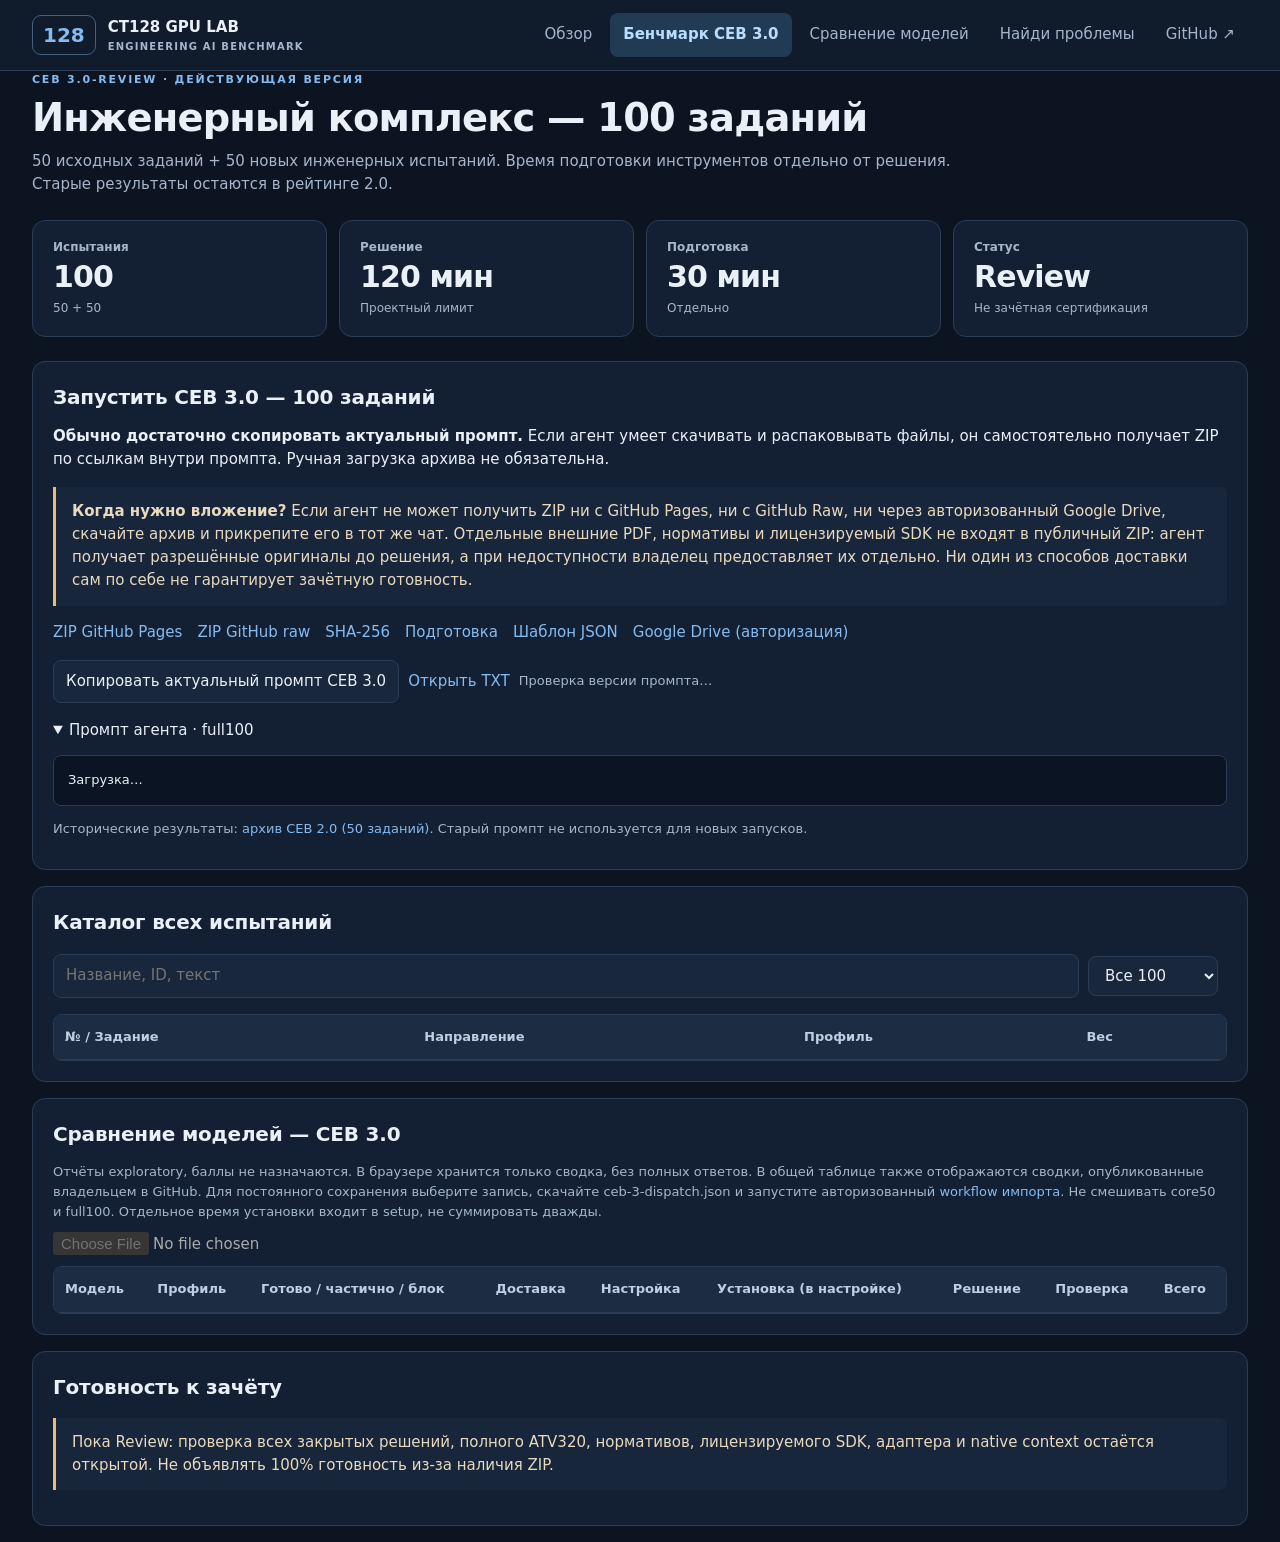
==== commit 27307370: "CEB: make 3.0 the canonical benchmark and comparison; verify current launch before copying" ====
--- a/docs/ceb/index.html
+++ b/docs/ceb/index.html
@@ -1 +1 @@
-<!doctype html><html lang="ru"><head><meta charset="utf-8"><meta name="viewport" content="width=device-width,initial-scale=1"><meta name="theme-color" content="#0c1422"><title>CEB 2.0 — инженерный бенчмарк | CT128 GPU LAB</title><link rel="stylesheet" href="./dashboard.css"><script defer src="./v2/import-validator.js"></script><script defer src="./dashboard.js"></script></head><body data-view="catalog" data-base="./"><header class="top"><div class="wrap"><a class="brand" href="./../index.html"><span class="mark">128</span><span>CT128 GPU LAB<small>ENGINEERING AI BENCHMARK</small></span></a><nav aria-label="Навигация"><a href="./../index.html">Обзор</a><a class="active" aria-current="page" href="./index.html">Бенчмарк CEB</a><a  href="./v2/index.html">Сравнение моделей</a><a href="./diagnostics.html">Найди проблемы</a><a href="https://github.com/ZVP-asuai/LLM-Test">GitHub ↗</a></nav></div></header><main class="wrap" id="app"><p class="eyebrow">CEB 2.0 / CT128 GPU LAB</p><h1>Инженерный бенчмарк</h1><p class="intro">Загрузка единого реестра заданий и результатов…</p><noscript>Для просмотра требуется JavaScript. <a href="./tasks.json">Манифест JSON</a>.</noscript></main><footer><div class="wrap"><span>CT128 GPU LAB · CEB 2.0 · Review</span><span>Реальные измерения. Отсутствующие данные не заменяются нулями.</span><a href="./tasks.json">Манифест JSON</a></div></footer></body></html>+<!doctype html><html lang="ru"><head><meta charset="utf-8"><meta name="viewport" content="width=device-width,initial-scale=1"><meta http-equiv="refresh" content="0;url=./v3/index.html"><link rel="canonical" href="./v3/index.html"><link rel="stylesheet" href="./dashboard.css"><title>CEB 3.0 — актуальный инженерный бенчмарк</title></head><body><main class="wrap"><h1>CEB 3.0 — 100 испытаний</h1><p>Переход к действующей версии. <a href="./v3/index.html">Открыть бенчмарк и актуальный промпт</a>.</p><p><a href="./v2/index.html">Архив сравнения CEB 2.0</a></p></main></body></html>
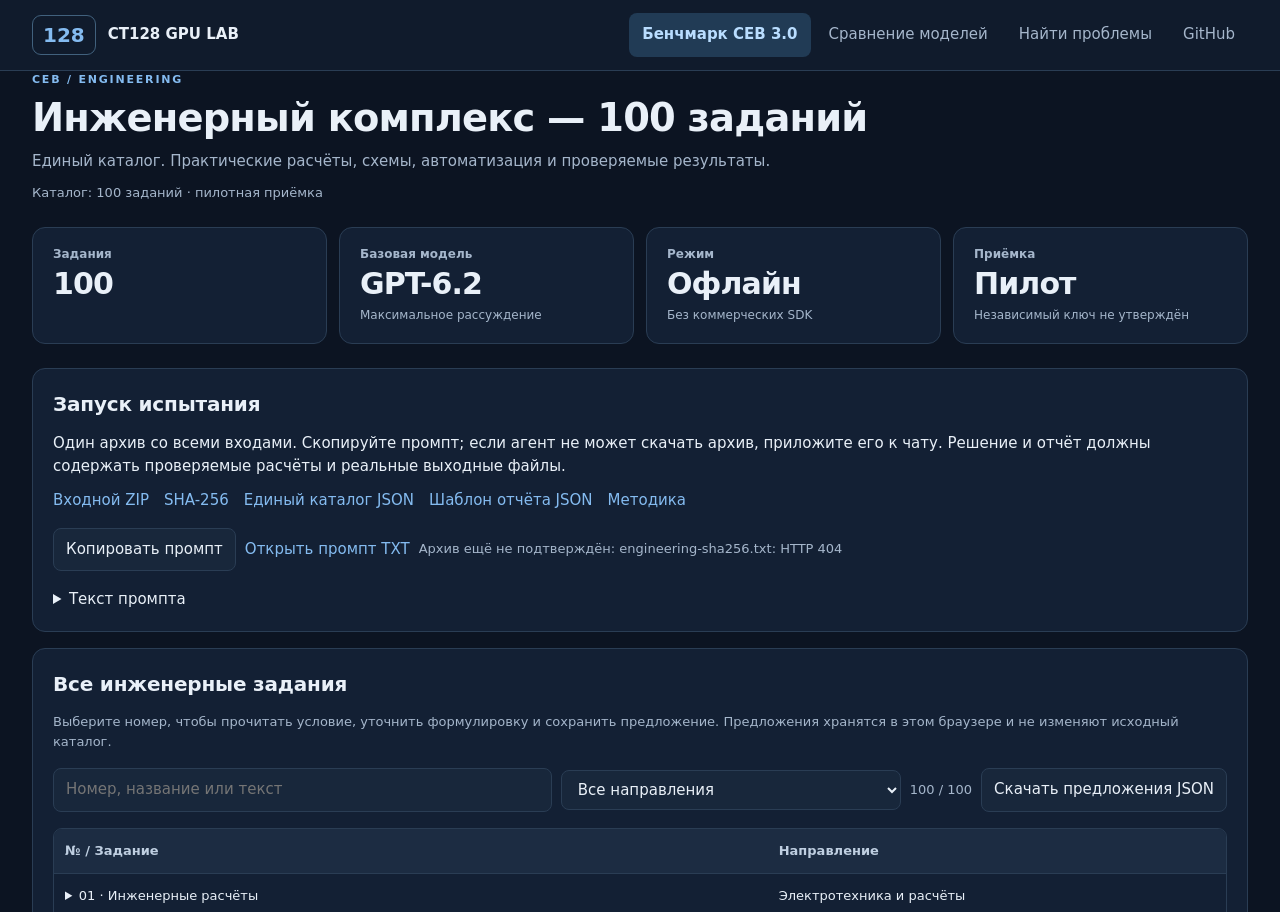
==== commit 8a9da9ef: "Unify CEB engineering catalog, comparison and diagnostics; add portable pilot and detailed reports" ====
--- a/docs/ceb/index.html
+++ b/docs/ceb/index.html
@@ -1 +1 @@
-<!doctype html><html lang="ru"><head><meta charset="utf-8"><meta name="viewport" content="width=device-width,initial-scale=1"><meta http-equiv="refresh" content="0;url=./v3/index.html"><link rel="canonical" href="./v3/index.html"><link rel="stylesheet" href="./dashboard.css"><title>CEB 3.0 — актуальный инженерный бенчмарк</title></head><body><main class="wrap"><h1>CEB 3.0 — 100 испытаний</h1><p>Переход к действующей версии. <a href="./v3/index.html">Открыть бенчмарк и актуальный промпт</a>.</p><p><a href="./v2/index.html">Архив сравнения CEB 2.0</a></p></main></body></html>+<!doctype html><html lang="ru"><head><meta charset="utf-8"><meta name="viewport" content="width=device-width,initial-scale=1"><meta http-equiv="refresh" content="0;url=./v3/index.html"><title>CEB 3.0 — инженерный комплекс</title></head><body><a href="./v3/index.html">Инженерный комплекс — 100 заданий</a></body></html>
